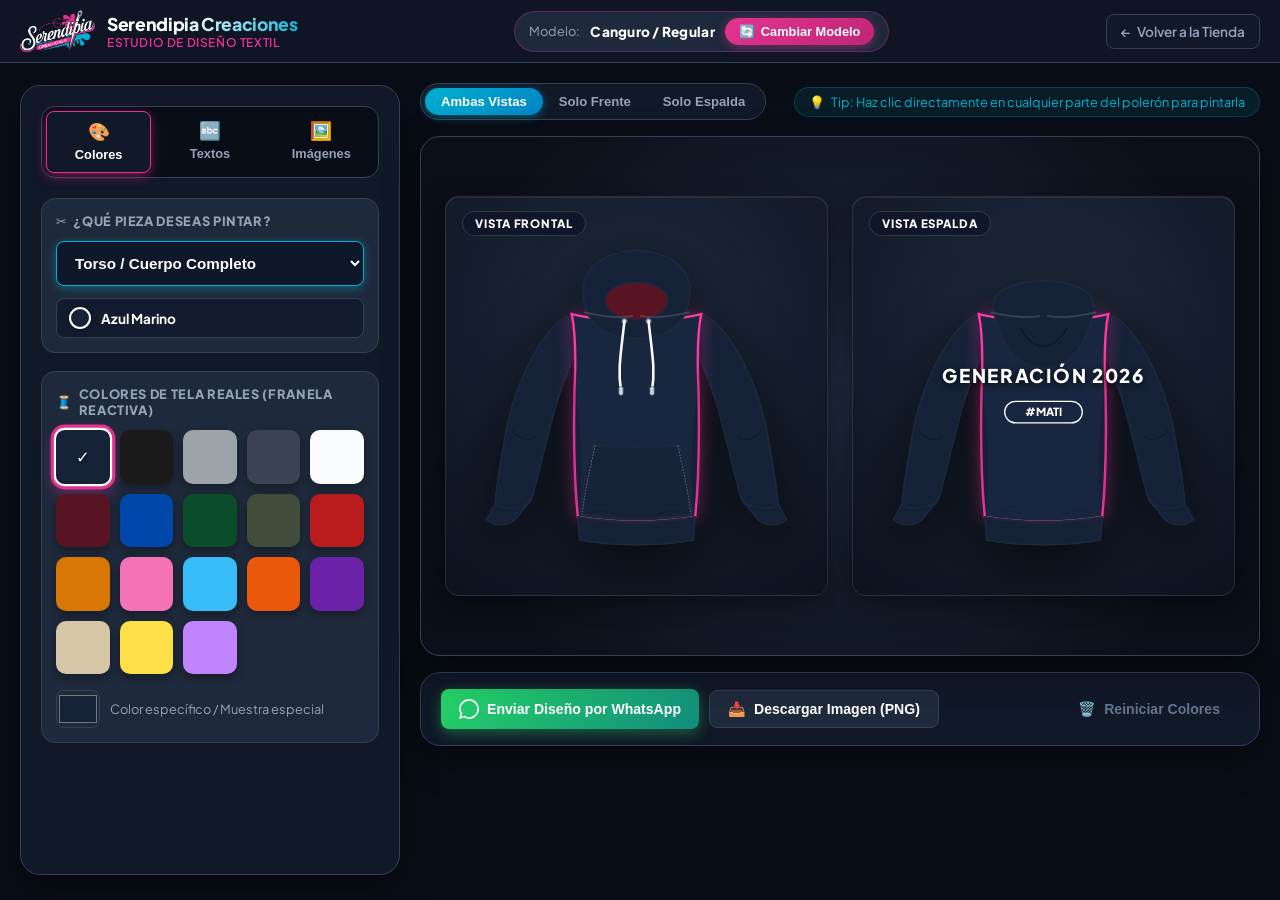
==== personalizador.html @ 9d304482 "Agregar soporte completo para estampados e imagenes en la espalda y pecho con arrastre y redimension" ====
<!DOCTYPE html>
<html lang="es">
<head>
  <meta charset="UTF-8">
  <meta name="viewport" content="width=device-width, initial-scale=1.0">
  <title>Diseña tu Polerón Generacional en Vivo | Serendipia Creaciones Chillán</title>
  
  <meta name="description" content="Personalizador y creador de mockups interactivo para polerones generacionales y escolares en Chile. Elige tu modelo (Americano, Canguro, Zipper, Neck, Polo), combina colores de telas reales, agrega textos bordados y cotiza al instante por WhatsApp.">
  <meta name="keywords" content="personalizador polerones generacionales, mockup poleron generacion, diseñar poleron 4 medio, polerones de curso chillan, confeccion polerones chile, simulador poleron bordado">
  <meta name="author" content="Serendipia Creaciones">

  <!-- Open Graph / Redes Sociales -->
  <meta property="og:type" content="website">
  <meta property="og:url" content="https://www.serendipiacreaciones.cl/personalizador.html">
  <meta property="og:title" content="Diseña tu Polerón Generacional Interactivo | Serendipia Creaciones">
  <meta property="og:description" content="Crea tu mockup 2D en vivo con colores reales de confección, bordados de curso y apodos. Descarga la imagen y cotiza directamente por WhatsApp.">
  <meta property="og:image" content="https://www.serendipiacreaciones.cl/assets/images/logo-serendipia.png">

  <!-- Google Fonts -->
  <link rel="preconnect" href="https://fonts.googleapis.com">
  <link rel="preconnect" href="https://fonts.gstatic.com" crossorigin>
  <link href="https://fonts.googleapis.com/css2?family=Plus+Jakarta+Sans:wght@400;500;600;700;800;900&display=swap" rel="stylesheet">

  <!-- Estilos del Personalizador -->
  <link rel="stylesheet" href="css/personalizador.css">
  <link rel="icon" type="image/png" href="assets/images/logo-serendipia.png">
</head>
<body>

  <!-- =========================================================================
       BARRA SUPERIOR / HEADER
       ========================================================================= -->
  <header class="customizer-header">
    <div class="header-container">
      
      <!-- Marca y Enlace al Inicio -->
      <a href="index.html" class="header-brand" title="Volver a Serendipia Creaciones">
        <img src="assets/images/logo-serendipia.png" alt="Serendipia Creaciones Logo" class="header-logo">
        <div class="header-title-box">
          <span class="header-title">Serendipia Creaciones</span>
          <span class="header-subtitle">Estudio de Diseño Textil</span>
        </div>
      </a>

      <!-- Modelo Actual Seleccionado y Botón Cambiar -->
      <div class="header-center-info">
        <span class="current-model-tag">Modelo:</span>
        <span class="current-model-name" id="currentModelName">Canguro / Regular</span>
        <button type="button" class="btn-change-model" id="btnChangeModel" aria-label="Cambiar modelo de polerón">
          <span>🔄</span>
          <span>Cambiar Modelo</span>
        </button>
      </div>

      <!-- Acciones de Cabecera -->
      <div class="header-actions">
        <a href="index.html" class="btn-back-home">
          <span>←</span>
          <span>Volver a la Tienda</span>
        </a>
      </div>

    </div>
  </header>

  <!-- =========================================================================
       ESPACIO DE TRABAJO (PANEL DE HERRAMIENTAS + LIENZO DE POLERÓN)
       ========================================================================= -->
  <main class="customizer-workspace">
    
    <!-- -----------------------------------------------------------------------
         PANEL LATERAL: HERRAMIENTAS DE EDICIÓN
         ----------------------------------------------------------------------- -->
    <aside class="tools-panel" aria-label="Herramientas de Personalización">
      
      <!-- Pestañas de Navegación de Herramientas -->
      <div class="tool-tabs" role="tablist">
        <button type="button" class="tool-tab-btn active" data-tab="tab-colores" role="tab" aria-selected="true">
          <span class="tab-icon">🎨</span>
          <span>Colores</span>
        </button>
        <button type="button" class="tool-tab-btn" data-tab="tab-textos" role="tab" aria-selected="false">
          <span class="tab-icon">🔤</span>
          <span>Textos</span>
        </button>
        <button type="button" class="tool-tab-btn" data-tab="tab-logos" role="tab" aria-selected="false">
          <span class="tab-icon">🖼️</span>
          <span>Imágenes</span>
        </button>
      </div>

      <!-- TAB 1: ASIGNACIÓN DE COLORES -->
      <div class="tab-pane active" id="tab-colores" role="tabpanel">
        
        <!-- Dropdown ¿Qué vas a pintar? -->
        <div class="section-box">
          <label class="section-label" for="partSelectorDropdown">
            <span>✂️</span>
            <span>¿Qué pieza deseas pintar?</span>
          </label>
          <select id="partSelectorDropdown" class="part-selector-dropdown">
            <!-- Se llena dinámicamente según los cortes del modelo -->
          </select>
          <div class="color-current-indicator">
            <span class="current-color-dot" id="currentColorDot" style="background-color: #162238;"></span>
            <span class="current-color-text" id="currentColorText">Azul Marino</span>
          </div>
        </div>

        <!-- Paleta de Telas Reales Chilenas -->
        <div class="section-box">
          <span class="section-label">
            <span>🧵</span>
            <span>Colores de Tela Reales (Franela Reactiva)</span>
          </span>
          <div class="palette-grid" id="paletteGrid">
            <!-- Se generan dinámicamente las muestras con JS -->
          </div>

          <!-- Color Personalizado / Selector Hex -->
          <div class="custom-hex-box">
            <input type="color" id="inputNativeColor" class="input-color-native" value="#162238" title="Seleccionar color libre">
            <label for="inputNativeColor" class="input-color-label">Color específico / Muestra especial</label>
          </div>
        </div>

      </div>

      <!-- TAB 2: TEXTOS Y APODOS (BORDADOS) -->
      <div class="tab-pane" id="tab-textos" role="tabpanel">
        
        <!-- Texto y Apodo -->
        <div class="section-box">
          <span class="section-label">
            <span>🎓</span>
            <span>Bordado de Generación o Curso</span>
          </span>
          <div class="form-group">
            <label class="form-label" for="inputTextContent">Texto Principal (ej. Curso o Generación)</label>
            <input type="text" id="inputTextContent" class="text-input-field" value="GENERACIÓN 2026" placeholder="Ej. 4° MEDIO 2026">
          </div>
          <div class="form-group">
            <label class="form-label" for="inputNicknameContent">Apodo Individual del Alumno</label>
            <input type="text" id="inputNicknameContent" class="text-input-field" value="#MATI" placeholder="Ej. #CAMI">
          </div>
        </div>

        <!-- Controles de Ubicación y Movimiento -->
        <div class="section-box">
          <span class="section-label">
            <span>📍</span>
            <span>Ubicación y Posición</span>
          </span>

          <div class="form-group">
            <label class="form-label">¿En qué vista deseas colocar el texto?</label>
            <div class="view-target-selector">
              <button type="button" class="view-target-btn active" data-target="espalda" id="btnTargetEspalda">Espalda</button>
              <button type="button" class="view-target-btn" data-target="frente" id="btnTargetFrente">Frente / Pecho</button>
            </div>
          </div>

          <div class="form-group">
            <label class="form-label">Posiciones Rápidas</label>
            <div class="position-selector-grid">
              <button type="button" class="pos-btn" data-y="130" id="btnPosArriba">Arriba</button>
              <button type="button" class="pos-btn active" data-y="170" id="btnPosCentro">Centro</button>
              <button type="button" class="pos-btn" data-y="240" id="btnPosAbajo">Abajo</button>
              <button type="button" class="pos-btn" data-x="150" data-y="145" id="btnPosPechoIzq">Pecho Izq</button>
            </div>
          </div>

          <div class="form-group">
            <div style="display:flex; justify-content:space-between; align-items:center;">
              <label class="form-label">Ajustar Posición</label>
              <span style="font-size: 0.72rem; color: #00b0d0;">💡 O arrastra directo en el polerón</span>
            </div>
            <div class="dpad-controls">
              <button type="button" class="btn-dpad" id="btnMoveUp" title="Subir texto">⬆️</button>
              <div class="dpad-row">
                <button type="button" class="btn-dpad" id="btnMoveLeft" title="Mover izquierda">⬅️</button>
                <button type="button" class="btn-dpad" id="btnMoveCenter" title="Centrar">🎯</button>
                <button type="button" class="btn-dpad" id="btnMoveRight" title="Mover derecha">➡️</button>
              </div>
              <button type="button" class="btn-dpad" id="btnMoveDown" title="Bajar texto">⬇️</button>
            </div>
          </div>
        </div>

        <!-- Controles de Tamaño de Letra -->
        <div class="section-box">
          <span class="section-label">
            <span>📏</span>
            <span>Tamaño de Letras</span>
          </span>

          <div class="form-group">
            <div style="display: flex; justify-content: space-between; align-items: center;">
              <label class="form-label" for="sliderTextSize">Tamaño Texto Principal</label>
              <span id="labelValTextSize" class="size-badge">22px</span>
            </div>
            <div class="size-control-row">
              <button type="button" class="btn-step-size" id="btnTextSizeDown" aria-label="Reducir tamaño">−</button>
              <input type="range" id="sliderTextSize" min="10" max="44" value="22" class="range-slider">
              <button type="button" class="btn-step-size" id="btnTextSizeUp" aria-label="Aumentar tamaño">+</button>
            </div>
          </div>

          <div class="form-group" style="margin-top: 8px;">
            <div style="display: flex; justify-content: space-between; align-items: center;">
              <label class="form-label" for="sliderNickSize">Tamaño del Apodo</label>
              <span id="labelValNickSize" class="size-badge">13px</span>
            </div>
            <div class="size-control-row">
              <button type="button" class="btn-step-size" id="btnNickSizeDown" aria-label="Reducir apodo">−</button>
              <input type="range" id="sliderNickSize" min="8" max="28" value="13" class="range-slider">
              <button type="button" class="btn-step-size" id="btnNickSizeUp" aria-label="Aumentar apodo">+</button>
            </div>
          </div>
        </div>

        <!-- Tipografía y Color -->
        <div class="section-box">
          <span class="section-label">
            <span>✍️</span>
            <span>Tipografía y Color del Hilo</span>
          </span>
          <div class="font-selector-grid">
            <button type="button" class="font-option-btn active" data-font="'Plus Jakarta Sans', sans-serif" style="font-weight: 900;">
              Varsity / Deportiva
            </button>
            <button type="button" class="font-option-btn" data-font="'Impact', sans-serif" style="font-weight: 700;">
              Impact Bold
            </button>
            <button type="button" class="font-option-btn" data-font="'Courier New', monospace" style="font-weight: bold;">
              Monospace Retro
            </button>
            <button type="button" class="font-option-btn" data-font="'Georgia', serif" style="font-style: italic;">
              Elegante Serif
            </button>
          </div>

          <div class="form-group" style="margin-top: 10px;">
            <label class="form-label" for="inputTextColor">Color del Hilo de Bordado</label>
            <input type="color" id="inputTextColor" class="input-color-native" value="#ffffff" style="width: 100%;">
          </div>
        </div>

      </div>

      <!-- TAB 3: IMÁGENES / ESTAMPADOS Y LOGOS -->
      <div class="tab-pane" id="tab-logos" role="tabpanel">
        
        <!-- SECCIÓN 1: ESTAMPADO / IMAGEN DE ESPALDA -->
        <div class="section-box">
          <span class="section-label">
            <span>🎨</span>
            <span>Estampado / Imagen de Espalda</span>
          </span>
          <p style="font-size: 0.76rem; color: #94a3b8; margin: 4px 0 10px 0;">
            Ilustración de curso, caricatura, árbol de huellas o logo trasero.
          </p>

          <input type="file" id="backImageFileInput" accept="image/png, image/jpeg, image/svg+xml, image/webp" style="display: none;">
          
          <div class="upload-dropzone" id="uploadDropzoneBack">
            <span class="upload-icon">📤</span>
            <span class="upload-text">Subir imagen para la espalda</span>
            <span class="upload-hint">PNG o JPG con fondo transparente recomendado</span>
          </div>

          <div class="logo-preview-box" id="backImagePreviewBox" style="display: none;">
            <img src="" alt="Previsualización Imagen Espalda" class="logo-thumb" id="backImageThumb">
            <div style="flex: 1; margin-left: 10px;">
              <div style="font-size: 0.85rem; font-weight: 700;">Estampado en Espalda</div>
              <div style="font-size: 0.72rem; color: var(--brand-cyan);">Arrastrable en el polerón</div>
            </div>
            <button type="button" class="btn-remove-logo" id="btnRemoveBackImage">Quitar</button>
          </div>

          <!-- Controles de tamaño y posición de imagen espalda -->
          <div class="form-group" id="groupBackImageControls" style="display: none; margin-top: 14px;">
            <div style="display: flex; justify-content: space-between; align-items: center; margin-bottom: 4px;">
              <label class="form-label" for="sliderBackImageSize">Tamaño del Estampado</label>
              <span id="labelValBackImageSize" class="size-badge">95px</span>
            </div>
            <div class="size-control-row">
              <button type="button" class="btn-step-size" id="btnBackImageSizeDown" aria-label="Reducir estampado">−</button>
              <input type="range" id="sliderBackImageSize" min="40" max="220" value="95" class="range-slider">
              <button type="button" class="btn-step-size" id="btnBackImageSizeUp" aria-label="Aumentar estampado">+</button>
            </div>

            <!-- Posiciones rápidas espalda -->
            <label class="form-label" style="margin-top: 10px; display: block;">Posición Rápida</label>
            <div class="position-selector-grid" style="grid-template-columns: repeat(3, 1fr);">
              <button type="button" class="pos-btn" id="btnBackImgPosUp">Arriba</button>
              <button type="button" class="pos-btn active" id="btnBackImgPosCenter">Centro</button>
              <button type="button" class="pos-btn" id="btnBackImgPosDown">Abajo</button>
            </div>
            <div style="font-size: 0.73rem; color: var(--brand-cyan); margin-top: 8px; text-align: center;">
              👆 Tip: También puedes arrastrar la imagen directamente con el mouse o dedo
            </div>
          </div>
        </div>

        <!-- SECCIÓN 2: INSIGNIA DELANTERA (PECHO) -->
        <div class="section-box">
          <span class="section-label">
            <span>🏫</span>
            <span>Insignia Frontal (Pecho)</span>
          </span>
          <p style="font-size: 0.76rem; color: #94a3b8; margin: 4px 0 10px 0;">
            Escudo bordado de colegio, club o empresa.
          </p>

          <input type="file" id="logoFileInput" accept="image/png, image/jpeg, image/svg+xml, image/webp" style="display: none;">
          
          <div class="upload-dropzone" id="uploadDropzone">
            <span class="upload-icon">📤</span>
            <span class="upload-text">Subir insignia delantera</span>
            <span class="upload-hint">PNG o JPG para bordado en el pecho</span>
          </div>

          <div class="logo-preview-box" id="logoPreviewBox" style="display: none;">
            <img src="" alt="Previsualización Insignia" class="logo-thumb" id="logoThumb">
            <div style="flex: 1; margin-left: 10px;">
              <div style="font-size: 0.85rem; font-weight: 700;">Insignia cargada</div>
              <div style="font-size: 0.72rem; color: #94a3b8;">Ubicada en el pecho</div>
            </div>
            <button type="button" class="btn-remove-logo" id="btnRemoveLogo">Quitar</button>
          </div>

          <!-- Controles de tamaño de insignia frontal -->
          <div class="form-group" id="groupFrontLogoControls" style="display: none; margin-top: 14px;">
            <div style="display: flex; justify-content: space-between; align-items: center; margin-bottom: 4px;">
              <label class="form-label" for="sliderFrontLogoSize">Tamaño de Insignia</label>
              <span id="labelValFrontLogoSize" class="size-badge">38px</span>
            </div>
            <div class="size-control-row">
              <button type="button" class="btn-step-size" id="btnFrontLogoSizeDown" aria-label="Reducir insignia">−</button>
              <input type="range" id="sliderFrontLogoSize" min="20" max="80" value="38" class="range-slider">
              <button type="button" class="btn-step-size" id="btnFrontLogoSizeUp" aria-label="Aumentar insignia">+</button>
            </div>

            <!-- Posiciones rápidas insignia -->
            <label class="form-label" style="margin-top: 10px; display: block;">Posición Rápida</label>
            <div class="position-selector-grid" style="grid-template-columns: repeat(3, 1fr);">
              <button type="button" class="pos-btn active" id="btnFrontLogoPosLeft">Pecho Izq.</button>
              <button type="button" class="pos-btn" id="btnFrontLogoPosCenter">Centro</button>
              <button type="button" class="pos-btn" id="btnFrontLogoPosRight">Pecho Der.</button>
            </div>
          </div>
        </div>

      </div>

    </aside>

    <!-- -----------------------------------------------------------------------
         ÁREA PRINCIPAL: LIENZO DE POLERÓN (FRENTE Y ESPALDA)
         ----------------------------------------------------------------------- -->
    <section class="mockup-stage-area">
      
      <!-- Barra Superior del Lienzo -->
      <div class="stage-top-bar">
        <!-- Alternador en dispositivos móviles -->
        <div class="view-toggle-pills">
          <button type="button" class="view-pill-btn active" data-view="ambos">Ambas Vistas</button>
          <button type="button" class="view-pill-btn" data-view="frente">Solo Frente</button>
          <button type="button" class="view-pill-btn" data-view="espalda">Solo Espalda</button>
        </div>

        <div class="interactive-hint">
          <span>💡</span>
          <span>Tip: Haz clic directamente en cualquier parte del polerón para pintarla</span>
        </div>
      </div>

      <!-- Contenedor del Lienzo SVG -->
      <div class="mockup-canvas-wrapper" id="mockupCanvasWrapper">
        <div class="sweatshirt-dual-view">
          
          <!-- Vista Frente -->
          <div class="view-card" id="viewCardFront">
            <span class="view-card-badge">Vista Frontal</span>
            <div id="frontSvgContainer" style="width: 100%; display: flex; justify-content: center;">
              <!-- Se inyecta el SVG interactivo mediante JS -->
            </div>
          </div>

          <!-- Vista Espalda -->
          <div class="view-card" id="viewCardBack">
            <span class="view-card-badge">Vista Espalda</span>
            <div id="backSvgContainer" style="width: 100%; display: flex; justify-content: center;">
              <!-- Se inyecta el SVG interactivo mediante JS -->
            </div>
          </div>

        </div>
      </div>

      <!-- Barra Inferior de Acciones Principales -->
      <div class="stage-action-bar">
        <div class="action-buttons-group">
          <!-- Botón de Cotización por WhatsApp con Desglose -->
          <button type="button" class="btn-action btn-whatsapp-quote" id="btnWhatsAppQuote">
            <svg viewBox="0 0 24 24" width="20" height="20" fill="currentColor">
              <path d="M.057 24l1.687-6.163c-1.041-1.804-1.588-3.849-1.587-5.946.003-6.556 5.338-11.891 11.893-11.891 3.181.001 6.167 1.24 8.413 3.488 2.245 2.248 3.481 5.236 3.48 8.414-.003 6.557-5.338 11.892-11.893 11.892-1.99-.001-3.951-.5-5.688-1.448l-6.305 1.654zm6.597-3.807c1.676.995 3.276 1.591 5.392 1.592 5.448 0 9.886-4.434 9.889-9.885.002-5.462-4.415-9.89-9.881-9.892-5.452 0-9.887 4.434-9.889 9.884-.001 2.225.651 3.891 1.746 5.634l-.999 3.648 3.742-.981z"/>
            </svg>
            <span>Enviar Diseño por WhatsApp</span>
          </button>

          <!-- Descargar Mockup en PNG -->
          <button type="button" class="btn-action btn-download-png" id="btnDownloadPng">
            <span>📥</span>
            <span>Descargar Imagen (PNG)</span>
          </button>
        </div>

        <div>
          <!-- Reiniciar Colores -->
          <button type="button" class="btn-action btn-reset-all" id="btnResetAll">
            <span>🗑️</span>
            <span>Reiniciar Colores</span>
          </button>
        </div>
      </div>

    </section>

  </main>

  <!-- =========================================================================
       MODAL DE SELECCIÓN DE MODELOS Y CORTES
       ========================================================================= -->
  <div class="model-picker-modal" id="modelPickerModal" role="dialog" aria-modal="true" aria-labelledby="modalTitle">
    <div class="modal-dialog">
      
      <!-- Cabecera del Modal -->
      <div class="modal-header">
        <div class="modal-title-box">
          <h3 id="modalTitle">Elige tu Modelo de Polerón</h3>
          <p>Selecciona una categoría y el corte que deseas personalizar</p>
        </div>
        <button type="button" class="btn-close-modal" id="btnCloseModal" aria-label="Cerrar ventana">✕</button>
      </div>

      <!-- Categorías de Modelos (Pestañas Superiores) -->
      <nav class="modal-categories-nav" id="modalCategoriesNav">
        <!-- Generado dinámicamente con JS (Americano, Canguro, Neck, Polo, Zipper) -->
      </nav>

      <!-- Grilla de Cortes y Submodelos -->
      <div class="modal-body-submodels">
        <div class="submodels-grid" id="submodelsGrid">
          <!-- Generado dinámicamente con JS -->
        </div>
      </div>

    </div>
  </div>

  <!-- Notificación Toast Flotante -->
  <div class="toast-notice" id="toastNotice" role="status" aria-live="polite">
    <span>✨</span>
    <span id="toastMessage">Acción completada</span>
  </div>

  <!-- Motor Interactivo JavaScript -->
  <script src="js/personalizador.js"></script>

</body>
</html>
---- css/personalizador.css ----
/* ==========================================================================
   PERSONALIZADOR INTERACTIVO DE POLERONES - SERENDIPIA CREACIONES
   Estilos modernos, oscuros y optimizados para celulares y escritorios.
   ========================================================================== */

:root {
  --brand-magenta: #e33391;
  --brand-magenta-glow: rgba(227, 51, 145, 0.45);
  --brand-cyan: #00b0d0;
  --brand-cyan-glow: rgba(0, 176, 208, 0.45);
  --bg-dark: #090d16;
  --bg-card: #111827;
  --bg-card-hover: #1f2937;
  --bg-input: #1e293b;
  --border-subtle: #334155;
  --border-active: #e33391;
  --text-primary: #f8fafc;
  --text-secondary: #94a3b8;
  --text-muted: #64748b;
  --color-wa: #25d366;
  --radius-sm: 8px;
  --radius-md: 14px;
  --radius-lg: 20px;
  --shadow-main: 0 12px 36px rgba(0, 0, 0, 0.4);
}

*, *::before, *::after {
  box-sizing: border-box;
  margin: 0;
  padding: 0;
}

body {
  font-family: 'Plus Jakarta Sans', system-ui, -apple-system, BlinkMacSystemFont, 'Segoe UI', Roboto, sans-serif;
  background-color: var(--bg-dark);
  color: var(--text-primary);
  min-height: 100vh;
  display: flex;
  flex-direction: column;
  overflow-x: hidden;
  -webkit-font-smoothing: antialiased;
}

/* ==========================================================================
   HEADER / NAVBAR DEL PERSONALIZADOR
   ========================================================================== */
.customizer-header {
  background: rgba(17, 24, 39, 0.85);
  backdrop-filter: blur(12px);
  border-bottom: 1px solid var(--border-subtle);
  position: sticky;
  top: 0;
  z-index: 100;
  padding: 10px 20px;
}

.header-container {
  max-width: 1600px;
  margin: 0 auto;
  display: flex;
  align-items: center;
  justify-content: space-between;
  gap: 16px;
}

.header-brand {
  display: flex;
  align-items: center;
  gap: 12px;
  text-decoration: none;
}

.header-logo {
  height: 42px;
  width: auto;
  object-fit: contain;
}

.header-title-box {
  display: flex;
  flex-direction: column;
}

.header-title {
  font-size: 1.1rem;
  font-weight: 800;
  letter-spacing: -0.02em;
  background: linear-gradient(135deg, #ffffff 40%, var(--brand-cyan) 100%);
  -webkit-background-clip: text;
  -webkit-text-fill-color: transparent;
}

.header-subtitle {
  font-size: 0.75rem;
  color: var(--brand-magenta);
  font-weight: 600;
  letter-spacing: 0.05em;
  text-transform: uppercase;
}

.header-center-info {
  display: flex;
  align-items: center;
  gap: 10px;
  background: var(--bg-input);
  padding: 6px 14px;
  border-radius: 999px;
  border: 1px solid rgba(227, 51, 145, 0.3);
}

.current-model-tag {
  font-size: 0.8rem;
  color: var(--text-secondary);
}

.current-model-name {
  font-size: 0.85rem;
  font-weight: 800;
  color: #ffffff;
  letter-spacing: 0.02em;
}

.btn-change-model {
  background: linear-gradient(135deg, var(--brand-magenta), #c02675);
  color: #ffffff;
  border: none;
  padding: 6px 14px;
  border-radius: 999px;
  font-size: 0.8rem;
  font-weight: 700;
  cursor: pointer;
  display: flex;
  align-items: center;
  gap: 6px;
  transition: all 0.2s ease;
  box-shadow: 0 2px 10px var(--brand-magenta-glow);
}

.btn-change-model:hover {
  transform: translateY(-1px);
  filter: brightness(1.1);
}

.header-actions {
  display: flex;
  align-items: center;
  gap: 12px;
}

.btn-back-home {
  color: var(--text-secondary);
  text-decoration: none;
  font-size: 0.85rem;
  font-weight: 600;
  display: flex;
  align-items: center;
  gap: 6px;
  padding: 8px 14px;
  border-radius: var(--radius-sm);
  background: var(--bg-card);
  border: 1px solid var(--border-subtle);
  transition: all 0.2s ease;
}

.btn-back-home:hover {
  color: #ffffff;
  border-color: var(--brand-cyan);
}

/* ==========================================================================
   LAYOUT PRINCIPAL DEL PERSONALIZADOR
   ========================================================================== */
.customizer-workspace {
  flex: 1;
  display: grid;
  grid-template-columns: 380px 1fr;
  max-width: 1700px;
  width: 100%;
  margin: 0 auto;
  gap: 20px;
  padding: 20px;
  position: relative;
}

@media (max-width: 1080px) {
  .customizer-workspace {
    grid-template-columns: 1fr;
    padding: 12px;
    gap: 16px;
  }
}

/* ==========================================================================
   PANEL LATERAL IZQUIERDO (HERRAMIENTAS DE EDICIÓN)
   ========================================================================== */
.tools-panel {
  background: var(--bg-card);
  border: 1px solid var(--border-subtle);
  border-radius: var(--radius-lg);
  padding: 20px;
  display: flex;
  flex-direction: column;
  gap: 20px;
  max-height: calc(100vh - 110px);
  overflow-y: auto;
  position: sticky;
  top: 85px;
  box-shadow: var(--shadow-main);
}

@media (max-width: 1080px) {
  .tools-panel {
    max-height: none;
    position: static;
  }
}

/* Pestañas de herramientas (Colores, Texto, Logo) */
.tool-tabs {
  display: grid;
  grid-template-columns: repeat(3, 1fr);
  gap: 6px;
  background: var(--bg-dark);
  padding: 4px;
  border-radius: var(--radius-md);
  border: 1px solid var(--border-subtle);
}

.tool-tab-btn {
  background: transparent;
  color: var(--text-secondary);
  border: none;
  padding: 10px 8px;
  border-radius: var(--radius-sm);
  font-size: 0.8rem;
  font-weight: 700;
  cursor: pointer;
  display: flex;
  flex-direction: column;
  align-items: center;
  gap: 4px;
  transition: all 0.2s ease;
}

.tool-tab-btn span.tab-icon {
  font-size: 1.1rem;
}

.tool-tab-btn.active {
  background: var(--bg-card);
  color: #ffffff;
  border: 1px solid var(--brand-magenta);
  box-shadow: 0 4px 12px var(--brand-magenta-glow);
}

.tab-pane {
  display: none;
  flex-direction: column;
  gap: 18px;
}

.tab-pane.active {
  display: flex;
}

/* ==========================================================================
   TAB 1: PALETA Y ASIGNACIÓN DE COLORES
   ========================================================================== */
.section-box {
  background: var(--bg-input);
  border: 1px solid var(--border-subtle);
  border-radius: var(--radius-md);
  padding: 14px;
  display: flex;
  flex-direction: column;
  gap: 12px;
}

.section-label {
  font-size: 0.8rem;
  font-weight: 800;
  color: var(--text-secondary);
  text-transform: uppercase;
  letter-spacing: 0.05em;
  display: flex;
  align-items: center;
  gap: 6px;
}

.part-selector-dropdown {
  width: 100%;
  padding: 12px 14px;
  background: #0f172a;
  border: 1px solid var(--brand-cyan);
  border-radius: var(--radius-sm);
  color: #ffffff;
  font-size: 0.95rem;
  font-weight: 700;
  outline: none;
  cursor: pointer;
  box-shadow: 0 2px 10px var(--brand-cyan-glow);
  transition: border-color 0.2s;
}

.color-current-indicator {
  display: flex;
  align-items: center;
  gap: 10px;
  background: rgba(15, 23, 42, 0.7);
  padding: 8px 12px;
  border-radius: var(--radius-sm);
  border: 1px solid var(--border-subtle);
}

.current-color-dot {
  width: 22px;
  height: 22px;
  border-radius: 50%;
  border: 2px solid #ffffff;
  box-shadow: 0 0 6px rgba(0, 0, 0, 0.5);
  flex-shrink: 0;
}

.current-color-text {
  font-size: 0.85rem;
  font-weight: 700;
  color: #ffffff;
}

/* Cuadrícula de muestras de color */
.palette-grid {
  display: grid;
  grid-template-columns: repeat(5, 1fr);
  gap: 10px;
}

.color-swatch {
  aspect-ratio: 1;
  border-radius: 10px;
  cursor: pointer;
  border: 2px solid transparent;
  transition: all 0.18s ease;
  position: relative;
  box-shadow: 0 4px 8px rgba(0,0,0,0.3);
}

.color-swatch:hover {
  transform: translateY(-2px) scale(1.08);
  border-color: #ffffff;
  z-index: 2;
}

.color-swatch.active {
  border-color: #ffffff;
  box-shadow: 0 0 0 3px var(--brand-magenta), 0 6px 14px var(--brand-magenta-glow);
  transform: scale(1.08);
}

.color-swatch.active::after {
  content: '✓';
  position: absolute;
  inset: 0;
  display: flex;
  align-items: center;
  justify-content: center;
  color: #ffffff;
  font-size: 0.95rem;
  font-weight: 900;
  text-shadow: 0 1px 3px rgba(0,0,0,0.8);
}

/* Input de color personalizado */
.custom-hex-box {
  display: flex;
  align-items: center;
  gap: 10px;
  margin-top: 4px;
}

.input-color-native {
  width: 44px;
  height: 38px;
  padding: 0;
  border: 1px solid var(--border-subtle);
  border-radius: var(--radius-sm);
  background: transparent;
  cursor: pointer;
}

.input-color-label {
  font-size: 0.8rem;
  color: var(--text-secondary);
}

/* ==========================================================================
   TAB 2: AGREGAR TEXTO / ESTAMPADO / BORDADO
   ========================================================================== */
.form-group {
  display: flex;
  flex-direction: column;
  gap: 6px;
}

.form-label {
  font-size: 0.75rem;
  font-weight: 700;
  color: var(--text-secondary);
  text-transform: uppercase;
}

.text-input-field {
  width: 100%;
  padding: 10px 14px;
  background: #0f172a;
  border: 1px solid var(--border-subtle);
  border-radius: var(--radius-sm);
  color: #ffffff;
  font-size: 0.9rem;
  outline: none;
  transition: border-color 0.2s;
}

.text-input-field:focus {
  border-color: var(--brand-cyan);
}

.font-selector-grid {
  display: grid;
  grid-template-columns: 1fr 1fr;
  gap: 8px;
}

.font-option-btn {
  padding: 8px;
  background: #0f172a;
  border: 1px solid var(--border-subtle);
  border-radius: var(--radius-sm);
  color: var(--text-secondary);
  font-size: 0.8rem;
  cursor: pointer;
  text-align: center;
  transition: all 0.2s;
}

.font-option-btn.active {
  border-color: var(--brand-magenta);
  color: #ffffff;
  background: rgba(227, 51, 145, 0.15);
}

/* Controles de Vista de Texto */
.view-target-selector {
  display: grid;
  grid-template-columns: 1fr 1fr;
  gap: 8px;
}

.view-target-btn {
  padding: 8px 10px;
  background: #0f172a;
  border: 1px solid var(--border-subtle);
  border-radius: var(--radius-sm);
  color: var(--text-secondary);
  font-size: 0.8rem;
  font-weight: 700;
  cursor: pointer;
  transition: all 0.2s;
}

.view-target-btn.active {
  border-color: var(--brand-cyan);
  color: #ffffff;
  background: rgba(0, 176, 208, 0.2);
  box-shadow: 0 0 10px var(--brand-cyan-glow);
}

/* Control deslizante de tamaño de letra */
.size-badge {
  font-size: 0.75rem;
  font-weight: 800;
  color: var(--brand-cyan);
  background: rgba(0, 176, 208, 0.15);
  padding: 2px 8px;
  border-radius: 999px;
  border: 1px solid rgba(0, 176, 208, 0.3);
}

.size-control-row {
  display: flex;
  align-items: center;
  gap: 10px;
}

.btn-step-size {
  width: 34px;
  height: 34px;
  display: flex;
  align-items: center;
  justify-content: center;
  background: #0f172a;
  border: 1px solid var(--border-subtle);
  border-radius: var(--radius-sm);
  color: #ffffff;
  font-size: 1.1rem;
  font-weight: 800;
  cursor: pointer;
  transition: all 0.15s;
}

.btn-step-size:hover {
  border-color: var(--brand-magenta);
  color: var(--brand-magenta);
}

.range-slider {
  flex: 1;
  height: 6px;
  border-radius: 3px;
  background: #1e293b;
  outline: none;
  -webkit-appearance: none;
  cursor: pointer;
}

.range-slider::-webkit-slider-thumb {
  -webkit-appearance: none;
  width: 18px;
  height: 18px;
  border-radius: 50%;
  background: var(--brand-magenta);
  box-shadow: 0 0 8px var(--brand-magenta-glow);
  cursor: pointer;
  border: 2px solid #ffffff;
}

.position-selector-grid {
  display: grid;
  grid-template-columns: repeat(4, 1fr);
  gap: 6px;
}

.pos-btn {
  padding: 8px 6px;
  background: #0f172a;
  border: 1px solid var(--border-subtle);
  border-radius: var(--radius-sm);
  color: var(--text-secondary);
  font-size: 0.75rem;
  font-weight: 700;
  cursor: pointer;
  text-align: center;
  transition: all 0.2s;
}

.pos-btn:hover {
  border-color: var(--brand-cyan);
  color: #ffffff;
}

.pos-btn.active {
  border-color: var(--brand-cyan);
  color: #ffffff;
  background: rgba(0, 176, 208, 0.15);
}

/* Teclado direccional D-Pad */
.dpad-controls {
  display: flex;
  flex-direction: column;
  align-items: center;
  gap: 6px;
  background: rgba(15, 23, 42, 0.6);
  padding: 10px;
  border-radius: var(--radius-sm);
  border: 1px solid var(--border-subtle);
}

.dpad-row {
  display: flex;
  align-items: center;
  gap: 6px;
}

.btn-dpad {
  width: 38px;
  height: 34px;
  background: #0f172a;
  border: 1px solid var(--border-subtle);
  border-radius: var(--radius-sm);
  color: #ffffff;
  font-size: 0.85rem;
  cursor: pointer;
  display: flex;
  align-items: center;
  justify-content: center;
  transition: all 0.15s;
}

.btn-dpad:hover {
  border-color: var(--brand-cyan);
  background: #1e293b;
  transform: scale(1.05);
}

/* Capas arrastrables directamente sobre el SVG */
.draggable-text-group, .draggable-logo-group {
  cursor: grab;
  user-select: none;
  -webkit-user-select: none;
}

.draggable-text-group:hover, .draggable-logo-group:hover {
  filter: drop-shadow(0 0 6px var(--brand-cyan));
}

.draggable-text-group:hover .drag-handle-box,
.draggable-logo-group:hover .drag-handle-box {
  stroke: var(--brand-cyan);
  stroke-dasharray: 4 3;
  stroke-width: 1.5;
  opacity: 1;
}

.drag-handle-box {
  fill: none;
  stroke: transparent;
  opacity: 0;
  transition: opacity 0.2s;
}

/* ==========================================================================
   TAB 3: SUBIR LOGO / INSIGNIA
   ========================================================================== */
.upload-dropzone {
  border: 2px dashed var(--border-subtle);
  border-radius: var(--radius-md);
  padding: 24px 14px;
  text-align: center;
  background: rgba(15, 23, 42, 0.5);
  cursor: pointer;
  transition: all 0.2s;
  display: flex;
  flex-direction: column;
  align-items: center;
  gap: 8px;
}

.upload-dropzone:hover {
  border-color: var(--brand-cyan);
  background: rgba(0, 176, 208, 0.05);
}

.upload-icon {
  font-size: 1.8rem;
}

.upload-text {
  font-size: 0.85rem;
  color: var(--text-primary);
  font-weight: 600;
}

.upload-hint {
  font-size: 0.72rem;
  color: var(--text-muted);
}

.logo-preview-box {
  display: flex;
  align-items: center;
  justify-content: space-between;
  padding: 10px;
  background: var(--bg-input);
  border-radius: var(--radius-sm);
  border: 1px solid var(--border-subtle);
}

.logo-thumb {
  width: 44px;
  height: 44px;
  object-fit: contain;
  border-radius: 4px;
  background: #ffffff;
}

.btn-remove-logo {
  background: transparent;
  border: none;
  color: #ef4444;
  cursor: pointer;
  font-size: 0.8rem;
  font-weight: 700;
}

/* ==========================================================================
   ÁREA CENTRAL DE VISUALIZACIÓN (CANVAS MOCKUP FRENTE & ESPALDA)
   ========================================================================== */
.mockup-stage-area {
  display: flex;
  flex-direction: column;
  gap: 16px;
}

.stage-top-bar {
  display: flex;
  align-items: center;
  justify-content: space-between;
  gap: 12px;
  flex-wrap: wrap;
}

.view-toggle-pills {
  display: flex;
  background: var(--bg-card);
  padding: 4px;
  border-radius: 999px;
  border: 1px solid var(--border-subtle);
}

.view-pill-btn {
  padding: 6px 16px;
  border-radius: 999px;
  background: transparent;
  border: none;
  color: var(--text-secondary);
  font-size: 0.82rem;
  font-weight: 700;
  cursor: pointer;
  transition: all 0.2s;
}

.view-pill-btn.active {
  background: linear-gradient(135deg, var(--brand-cyan), #0284c7);
  color: #ffffff;
  box-shadow: 0 2px 8px var(--brand-cyan-glow);
}

.interactive-hint {
  font-size: 0.8rem;
  color: var(--brand-cyan);
  display: flex;
  align-items: center;
  gap: 6px;
  background: rgba(0, 176, 208, 0.1);
  padding: 6px 14px;
  border-radius: 999px;
  border: 1px solid rgba(0, 176, 208, 0.25);
}

/* Contenedor del lienzo de polerón */
.mockup-canvas-wrapper {
  background: radial-gradient(circle at center, #1e293b 0%, #0b0f19 80%);
  border: 1px solid var(--border-subtle);
  border-radius: var(--radius-lg);
  padding: 24px;
  min-height: 520px;
  display: flex;
  align-items: center;
  justify-content: center;
  position: relative;
  box-shadow: var(--shadow-main);
}

.sweatshirt-dual-view {
  display: grid;
  grid-template-columns: 1fr 1fr;
  gap: 24px;
  width: 100%;
  max-width: 1050px;
  align-items: center;
  transition: max-width 0.3s ease;
}

/* Modos de vista única (Frente o Espalda ampliados y centrados) */
.sweatshirt-dual-view.single-view {
  grid-template-columns: 1fr;
  max-width: 580px;
}

.sweatshirt-dual-view .view-card.view-hidden {
  display: none !important;
}

@media (max-width: 768px) {
  .sweatshirt-dual-view {
    grid-template-columns: 1fr;
  }
}

.view-card {
  background: radial-gradient(circle at 50% 30%, #1e293b 0%, #0d131f 100%);
  border: 1px solid rgba(255, 255, 255, 0.1);
  border-radius: var(--radius-md);
  padding: 18px;
  display: flex;
  flex-direction: column;
  align-items: center;
  position: relative;
  transition: all 0.25s ease;
  box-shadow: inset 0 1px 0 rgba(255, 255, 255, 0.08), 0 8px 24px rgba(0, 0, 0, 0.4);
}

.view-card:hover {
  border-color: rgba(0, 176, 208, 0.4);
}

.view-card-badge {
  position: absolute;
  top: 14px;
  left: 16px;
  font-size: 0.72rem;
  font-weight: 800;
  letter-spacing: 0.08em;
  text-transform: uppercase;
  color: #ffffff;
  background: rgba(15, 23, 42, 0.85);
  backdrop-filter: blur(4px);
  padding: 4px 12px;
  border-radius: 999px;
  border: 1px solid rgba(255, 255, 255, 0.15);
}

/* SVG INTERACTIVO */
.hoodie-svg {
  width: 100%;
  max-width: 440px;
  height: auto;
  aspect-ratio: 1 / 1.05;
  filter: drop-shadow(0 18px 28px rgba(0, 0, 0, 0.6));
}

/* Piezas coloreables con hover interactivo */
.hoodie-part {
  cursor: pointer;
  transition: filter 0.15s ease, stroke-width 0.15s ease;
}

.hoodie-part:hover {
  filter: brightness(1.15) drop-shadow(0 0 8px var(--brand-cyan));
  stroke: var(--brand-cyan) !important;
  stroke-width: 2.2px !important;
}

.hoodie-part.active-selected-part {
  stroke: var(--brand-magenta) !important;
  stroke-width: 2.8px !important;
  filter: brightness(1.12) drop-shadow(0 0 10px var(--brand-magenta-glow));
}

/* ==========================================================================
   BARRA DE ACCIONES INFERIORES (WHATSAPP, DESCARGAR, CAMBIAR MODELO)
   ========================================================================== */
.stage-action-bar {
  background: var(--bg-card);
  border: 1px solid var(--border-subtle);
  border-radius: var(--radius-lg);
  padding: 16px 20px;
  display: flex;
  align-items: center;
  justify-content: space-between;
  gap: 12px;
  flex-wrap: wrap;
  box-shadow: var(--shadow-main);
}

.action-buttons-group {
  display: flex;
  align-items: center;
  gap: 10px;
  flex-wrap: wrap;
}

.btn-action {
  padding: 10px 18px;
  border-radius: var(--radius-sm);
  font-size: 0.88rem;
  font-weight: 700;
  cursor: pointer;
  display: flex;
  align-items: center;
  gap: 8px;
  border: none;
  transition: all 0.2s ease;
}

.btn-whatsapp-quote {
  background: linear-gradient(135deg, #25d366, #128c7e);
  color: #ffffff;
  box-shadow: 0 4px 14px rgba(37, 211, 102, 0.4);
}

.btn-whatsapp-quote:hover {
  transform: translateY(-2px);
  filter: brightness(1.1);
  box-shadow: 0 6px 18px rgba(37, 211, 102, 0.55);
}

.btn-download-png {
  background: var(--bg-input);
  color: #ffffff;
  border: 1px solid var(--border-subtle);
}

.btn-download-png:hover {
  border-color: var(--brand-cyan);
  background: #1e293b;
  color: var(--brand-cyan);
  transform: translateY(-1px);
}

.btn-reset-all {
  background: transparent;
  color: var(--text-muted);
  border: 1px solid transparent;
}

.btn-reset-all:hover {
  color: #ef4444;
  border-color: rgba(239, 68, 68, 0.3);
}

/* ==========================================================================
   MODAL FLOTANTE DE SELECCIÓN DE MODELOS
   ========================================================================== */
.model-picker-modal {
  position: fixed;
  inset: 0;
  background: rgba(0, 0, 0, 0.85);
  backdrop-filter: blur(8px);
  z-index: 1000;
  display: none;
  align-items: center;
  justify-content: center;
  padding: 20px;
  overflow-y: auto;
}

.model-picker-modal.active {
  display: flex;
}

.modal-dialog {
  background: var(--bg-card);
  border: 1px solid var(--border-subtle);
  border-radius: var(--radius-lg);
  max-width: 1200px;
  width: 100%;
  max-height: 90vh;
  display: flex;
  flex-direction: column;
  box-shadow: 0 25px 60px rgba(0, 0, 0, 0.7);
  overflow: hidden;
  animation: modalPopIn 0.25s cubic-bezier(0.16, 1, 0.3, 1);
}

@keyframes modalPopIn {
  from {
    opacity: 0;
    transform: scale(0.95);
  }
  to {
    opacity: 1;
    transform: scale(1);
  }
}

.modal-header {
  padding: 20px 24px;
  border-bottom: 1px solid var(--border-subtle);
  display: flex;
  align-items: center;
  justify-content: space-between;
  background: rgba(15, 23, 42, 0.8);
}

.modal-title-box h3 {
  font-size: 1.3rem;
  font-weight: 800;
  color: #ffffff;
}

.modal-title-box p {
  font-size: 0.82rem;
  color: var(--text-secondary);
}

.btn-close-modal {
  background: transparent;
  border: none;
  color: var(--text-secondary);
  font-size: 1.5rem;
  cursor: pointer;
  padding: 6px;
  border-radius: var(--radius-sm);
  transition: all 0.2s;
}

.btn-close-modal:hover {
  color: #ffffff;
  background: var(--bg-input);
}

/* Categorías superiores en el Modal */
.modal-categories-nav {
  display: grid;
  grid-template-columns: repeat(5, 1fr);
  border-bottom: 1px solid var(--border-subtle);
  background: #0b0f19;
}

@media (max-width: 768px) {
  .modal-categories-nav {
    grid-template-columns: repeat(3, 1fr);
  }
}

.cat-tab-btn {
  background: transparent;
  border: none;
  border-bottom: 3px solid transparent;
  color: var(--text-secondary);
  padding: 14px 10px;
  font-size: 0.85rem;
  font-weight: 800;
  text-transform: uppercase;
  letter-spacing: 0.05em;
  cursor: pointer;
  transition: all 0.2s;
  display: flex;
  flex-direction: column;
  align-items: center;
  gap: 4px;
}

.cat-tab-btn:hover {
  color: #ffffff;
  background: rgba(255, 255, 255, 0.03);
}

.cat-tab-btn.cat-americano.active {
  border-bottom-color: #3b82f6;
  color: #60a5fa;
  background: rgba(59, 130, 246, 0.1);
}

.cat-tab-btn.cat-canguro.active {
  border-bottom-color: #ef4444;
  color: #f87171;
  background: rgba(239, 68, 68, 0.1);
}

.cat-tab-btn.cat-neck.active {
  border-bottom-color: #06b6d4;
  color: #22d3ee;
  background: rgba(6, 182, 212, 0.1);
}

.cat-tab-btn.cat-polo.active {
  border-bottom-color: #eab308;
  color: #facc15;
  background: rgba(234, 179, 8, 0.1);
}

.cat-tab-btn.cat-zipper.active {
  border-bottom-color: #e33391;
  color: #f472b6;
  background: rgba(227, 51, 145, 0.1);
}

/* Grilla de Submodelos / Cortes */
.modal-body-submodels {
  padding: 24px;
  overflow-y: auto;
  max-height: 60vh;
}

.submodels-grid {
  display: grid;
  grid-template-columns: repeat(auto-fill, minmax(210px, 1fr));
  gap: 16px;
}

.submodel-card {
  background: var(--bg-dark);
  border: 2px solid var(--border-subtle);
  border-radius: var(--radius-md);
  overflow: hidden;
  cursor: pointer;
  transition: all 0.2s ease;
  display: flex;
  flex-direction: column;
}

.submodel-card:hover {
  border-color: var(--brand-magenta);
  transform: translateY(-3px);
  box-shadow: 0 8px 24px rgba(227, 51, 145, 0.25);
}

.submodel-card.current-selected {
  border-color: var(--brand-cyan);
  box-shadow: 0 0 0 2px var(--brand-cyan);
}

.submodel-thumb-box {
  background: #ffffff;
  padding: 16px;
  display: flex;
  align-items: center;
  justify-content: center;
  min-height: 170px;
}

.submodel-thumb-svg {
  width: 100%;
  max-height: 140px;
  object-fit: contain;
}

.submodel-footer-label {
  padding: 10px 12px;
  font-size: 0.76rem;
  font-weight: 800;
  text-transform: uppercase;
  letter-spacing: 0.04em;
  text-align: center;
  color: #ffffff;
  background: #111827;
  border-top: 1px solid var(--border-subtle);
}

.submodel-card:hover .submodel-footer-label {
  background: var(--brand-magenta);
}

/* Notificación flotante Toast */
.toast-notice {
  position: fixed;
  bottom: 24px;
  right: 24px;
  background: var(--bg-card);
  border: 1px solid var(--brand-cyan);
  color: #ffffff;
  padding: 12px 20px;
  border-radius: var(--radius-md);
  font-size: 0.88rem;
  font-weight: 700;
  box-shadow: 0 10px 30px rgba(0,0,0,0.6);
  z-index: 2000;
  display: flex;
  align-items: center;
  gap: 10px;
  transform: translateY(100px);
  opacity: 0;
  transition: all 0.3s cubic-bezier(0.16, 1, 0.3, 1);
  pointer-events: none;
}

.toast-notice.show {
  transform: translateY(0);
  opacity: 1;
}
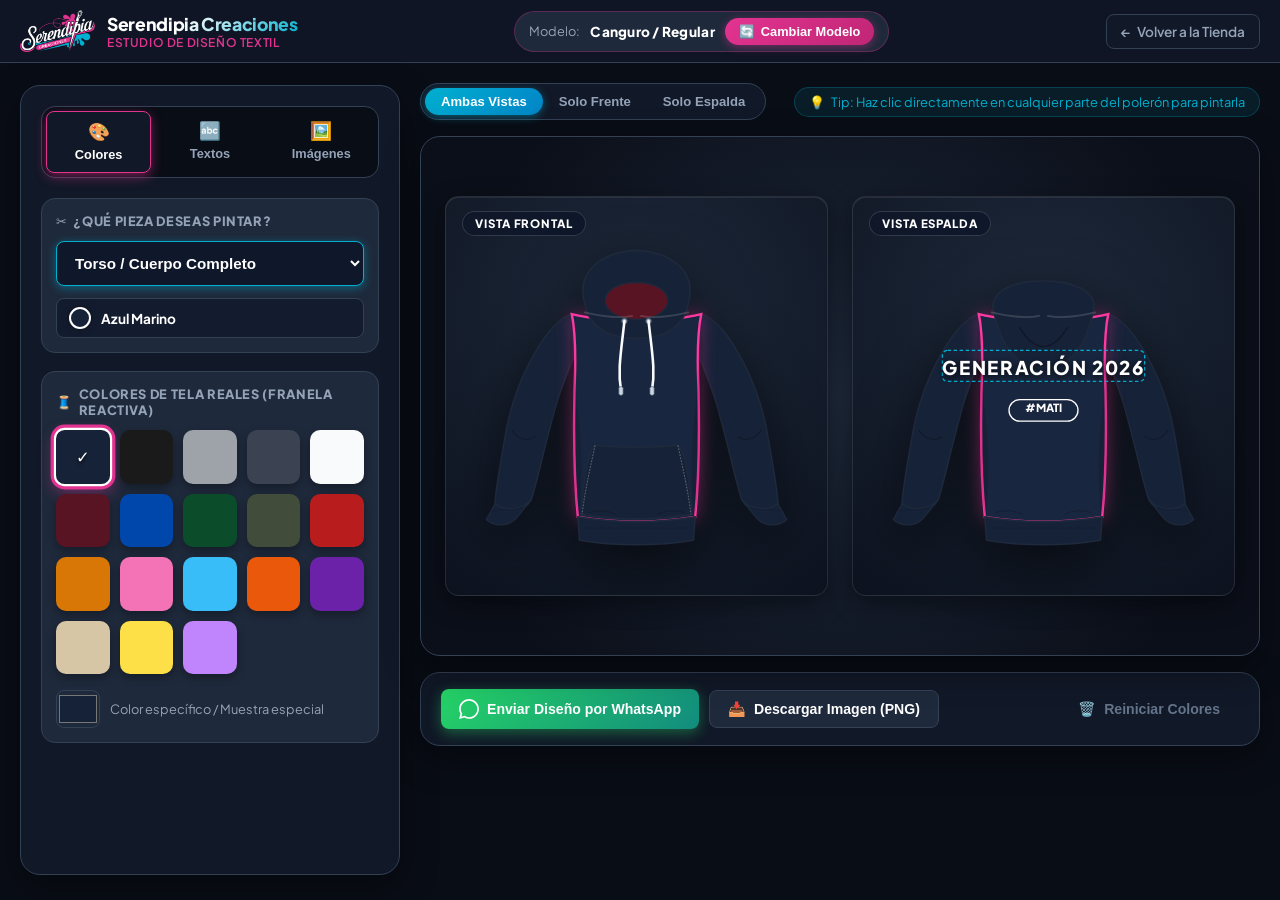
==== commit 079649ae: "feat: multicapa de textos e imagenes en frente y espalda, centrado del banner y optimizacion movil i" ====
--- a/personalizador.html
+++ b/personalizador.html
@@ -129,74 +129,54 @@
       <!-- TAB 2: TEXTOS Y APODOS (BORDADOS) -->
       <div class="tab-pane" id="tab-textos" role="tabpanel">
         
-        <!-- Texto y Apodo -->
+        <!-- Lista de Textos Añadidos -->
         <div class="section-box">
+          <div style="display: flex; justify-content: space-between; align-items: center;">
+            <span class="section-label">
+              <span>📝</span>
+              <span>Textos en el Polerón</span>
+            </span>
+            <button type="button" class="btn-add-layer" id="btnAddText">
+              <span>➕ Agregar Texto</span>
+            </button>
+          </div>
+          <div class="layers-list-container" id="textLayersList">
+            <!-- Renderizado dinámicamente -->
+          </div>
+        </div>
+
+        <!-- Editor del Texto Seleccionado -->
+        <div class="section-box" id="activeTextEditor">
           <span class="section-label">
-            <span>🎓</span>
-            <span>Bordado de Generación o Curso</span>
+            <span>✏️</span>
+            <span id="activeTextEditorTitle">Editar Texto Seleccionado</span>
           </span>
-          <div class="form-group">
-            <label class="form-label" for="inputTextContent">Texto Principal (ej. Curso o Generación)</label>
+
+          <div class="form-group">
+            <label class="form-label" for="inputTextContent">Contenido del Texto</label>
             <input type="text" id="inputTextContent" class="text-input-field" value="GENERACIÓN 2026" placeholder="Ej. 4° MEDIO 2026">
           </div>
-          <div class="form-group">
-            <label class="form-label" for="inputNicknameContent">Apodo Individual del Alumno</label>
-            <input type="text" id="inputNicknameContent" class="text-input-field" value="#MATI" placeholder="Ej. #CAMI">
-          </div>
-        </div>
-
-        <!-- Controles de Ubicación y Movimiento -->
-        <div class="section-box">
-          <span class="section-label">
-            <span>📍</span>
-            <span>Ubicación y Posición</span>
-          </span>
-
-          <div class="form-group">
-            <label class="form-label">¿En qué vista deseas colocar el texto?</label>
+
+          <div class="form-group">
+            <label class="form-label">¿En qué vista ubicar este texto?</label>
             <div class="view-target-selector">
-              <button type="button" class="view-target-btn active" data-target="espalda" id="btnTargetEspalda">Espalda</button>
-              <button type="button" class="view-target-btn" data-target="frente" id="btnTargetFrente">Frente / Pecho</button>
-            </div>
-          </div>
-
-          <div class="form-group">
-            <label class="form-label">Posiciones Rápidas</label>
-            <div class="position-selector-grid">
-              <button type="button" class="pos-btn" data-y="130" id="btnPosArriba">Arriba</button>
-              <button type="button" class="pos-btn active" data-y="170" id="btnPosCentro">Centro</button>
-              <button type="button" class="pos-btn" data-y="240" id="btnPosAbajo">Abajo</button>
-              <button type="button" class="pos-btn" data-x="150" data-y="145" id="btnPosPechoIzq">Pecho Izq</button>
-            </div>
-          </div>
-
-          <div class="form-group">
-            <div style="display:flex; justify-content:space-between; align-items:center;">
-              <label class="form-label">Ajustar Posición</label>
-              <span style="font-size: 0.72rem; color: #00b0d0;">💡 O arrastra directo en el polerón</span>
-            </div>
-            <div class="dpad-controls">
-              <button type="button" class="btn-dpad" id="btnMoveUp" title="Subir texto">⬆️</button>
-              <div class="dpad-row">
-                <button type="button" class="btn-dpad" id="btnMoveLeft" title="Mover izquierda">⬅️</button>
-                <button type="button" class="btn-dpad" id="btnMoveCenter" title="Centrar">🎯</button>
-                <button type="button" class="btn-dpad" id="btnMoveRight" title="Mover derecha">➡️</button>
-              </div>
-              <button type="button" class="btn-dpad" id="btnMoveDown" title="Bajar texto">⬇️</button>
-            </div>
-          </div>
-        </div>
-
-        <!-- Controles de Tamaño de Letra -->
-        <div class="section-box">
-          <span class="section-label">
-            <span>📏</span>
-            <span>Tamaño de Letras</span>
-          </span>
-
+              <button type="button" class="view-target-btn" data-target="frente" id="btnTextTargetFrente">Frente / Pecho</button>
+              <button type="button" class="view-target-btn active" data-target="espalda" id="btnTextTargetEspalda">Espalda</button>
+            </div>
+          </div>
+
+          <div class="form-group">
+            <label class="form-label">Formato del Texto</label>
+            <div class="style-toggle-group">
+              <button type="button" class="style-toggle-btn active" id="btnTextStyleNormal" data-style="normal">Texto Normal</button>
+              <button type="button" class="style-toggle-btn" id="btnTextStyleNick" data-style="nick">Apodo / Marco #</button>
+            </div>
+          </div>
+
+          <!-- Controles de Tamaño -->
           <div class="form-group">
             <div style="display: flex; justify-content: space-between; align-items: center;">
-              <label class="form-label" for="sliderTextSize">Tamaño Texto Principal</label>
+              <label class="form-label" for="sliderTextSize">Tamaño de Letra</label>
               <span id="labelValTextSize" class="size-badge">22px</span>
             </div>
             <div class="size-control-row">
@@ -206,43 +186,48 @@
             </div>
           </div>
 
-          <div class="form-group" style="margin-top: 8px;">
-            <div style="display: flex; justify-content: space-between; align-items: center;">
-              <label class="form-label" for="sliderNickSize">Tamaño del Apodo</label>
-              <span id="labelValNickSize" class="size-badge">13px</span>
-            </div>
-            <div class="size-control-row">
-              <button type="button" class="btn-step-size" id="btnNickSizeDown" aria-label="Reducir apodo">−</button>
-              <input type="range" id="sliderNickSize" min="8" max="28" value="13" class="range-slider">
-              <button type="button" class="btn-step-size" id="btnNickSizeUp" aria-label="Aumentar apodo">+</button>
-            </div>
-          </div>
-        </div>
-
-        <!-- Tipografía y Color -->
-        <div class="section-box">
-          <span class="section-label">
-            <span>✍️</span>
-            <span>Tipografía y Color del Hilo</span>
-          </span>
-          <div class="font-selector-grid">
-            <button type="button" class="font-option-btn active" data-font="'Plus Jakarta Sans', sans-serif" style="font-weight: 900;">
-              Varsity / Deportiva
-            </button>
-            <button type="button" class="font-option-btn" data-font="'Impact', sans-serif" style="font-weight: 700;">
-              Impact Bold
-            </button>
-            <button type="button" class="font-option-btn" data-font="'Courier New', monospace" style="font-weight: bold;">
-              Monospace Retro
-            </button>
-            <button type="button" class="font-option-btn" data-font="'Georgia', serif" style="font-style: italic;">
-              Elegante Serif
-            </button>
-          </div>
-
-          <div class="form-group" style="margin-top: 10px;">
+          <!-- Tipografía y Color -->
+          <div class="form-group">
+            <label class="form-label">Tipografía</label>
+            <div class="font-selector-grid">
+              <button type="button" class="font-option-btn active" data-font="'Plus Jakarta Sans', sans-serif" style="font-weight: 900;">
+                Varsity / Deportiva
+              </button>
+              <button type="button" class="font-option-btn" data-font="'Impact', sans-serif" style="font-weight: 700;">
+                Impact Bold
+              </button>
+              <button type="button" class="font-option-btn" data-font="'Courier New', monospace" style="font-weight: bold;">
+                Retro Monospace
+              </button>
+              <button type="button" class="font-option-btn" data-font="'Georgia', serif" style="font-style: italic;">
+                Elegante Serif
+              </button>
+            </div>
+          </div>
+
+          <div class="form-group">
             <label class="form-label" for="inputTextColor">Color del Hilo de Bordado</label>
             <input type="color" id="inputTextColor" class="input-color-native" value="#ffffff" style="width: 100%;">
+          </div>
+
+          <!-- Posiciones Rápidas y D-Pad -->
+          <div class="form-group">
+            <div style="display: flex; justify-content: space-between; align-items: center;">
+              <label class="form-label">Posición Rápida</label>
+              <span style="font-size: 0.72rem; color: #00b0d0;">💡 O arrastra en el polerón</span>
+            </div>
+            <div class="position-selector-grid" style="grid-template-columns: repeat(4, 1fr);">
+              <button type="button" class="pos-btn" id="btnPosArriba">Arriba</button>
+              <button type="button" class="pos-btn active" id="btnPosCentro">Centro</button>
+              <button type="button" class="pos-btn" id="btnPosAbajo">Abajo</button>
+              <button type="button" class="pos-btn" id="btnPosPechoIzq">Pecho Izq</button>
+            </div>
+          </div>
+
+          <div class="form-group" style="margin-top: 10px;">
+            <button type="button" class="btn-danger-outline" id="btnDeleteCurrentText" style="width: 100%;">
+              <span>🗑️ Eliminar este texto</span>
+            </button>
           </div>
         </div>
 
@@ -251,104 +236,89 @@
       <!-- TAB 3: IMÁGENES / ESTAMPADOS Y LOGOS -->
       <div class="tab-pane" id="tab-logos" role="tabpanel">
         
-        <!-- SECCIÓN 1: ESTAMPADO / IMAGEN DE ESPALDA -->
+        <!-- Subir Nueva Imagen -->
         <div class="section-box">
           <span class="section-label">
-            <span>🎨</span>
-            <span>Estampado / Imagen de Espalda</span>
+            <span>📤</span>
+            <span>Subir Nueva Imagen / Insignia</span>
           </span>
-          <p style="font-size: 0.76rem; color: #94a3b8; margin: 4px 0 10px 0;">
-            Ilustración de curso, caricatura, árbol de huellas o logo trasero.
+          <p style="font-size: 0.76rem; color: #94a3b8; margin: 2px 0 8px 0;">
+            Puedes agregar varias imágenes o insignias tanto en el frente como en la espalda.
           </p>
 
-          <input type="file" id="backImageFileInput" accept="image/png, image/jpeg, image/svg+xml, image/webp" style="display: none;">
-          
-          <div class="upload-dropzone" id="uploadDropzoneBack">
-            <span class="upload-icon">📤</span>
-            <span class="upload-text">Subir imagen para la espalda</span>
+          <div class="form-group" style="margin-bottom: 8px;">
+            <label class="form-label">¿En qué vista colocar la nueva imagen?</label>
+            <div class="view-target-selector">
+              <button type="button" class="view-target-btn active" data-target="frente" id="btnUploadTargetFrente">Frente / Pecho</button>
+              <button type="button" class="view-target-btn" data-target="espalda" id="btnUploadTargetEspalda">Espalda</button>
+            </div>
+          </div>
+
+          <input type="file" id="imageFileInputUniversal" accept="image/png, image/jpeg, image/svg+xml, image/webp" style="display: none;">
+          <div class="upload-dropzone" id="uploadDropzoneUniversal">
+            <span class="upload-icon">📁</span>
+            <span class="upload-text">Seleccionar imagen o insignia</span>
             <span class="upload-hint">PNG o JPG con fondo transparente recomendado</span>
           </div>
-
-          <div class="logo-preview-box" id="backImagePreviewBox" style="display: none;">
-            <img src="" alt="Previsualización Imagen Espalda" class="logo-thumb" id="backImageThumb">
-            <div style="flex: 1; margin-left: 10px;">
-              <div style="font-size: 0.85rem; font-weight: 700;">Estampado en Espalda</div>
-              <div style="font-size: 0.72rem; color: var(--brand-cyan);">Arrastrable en el polerón</div>
-            </div>
-            <button type="button" class="btn-remove-logo" id="btnRemoveBackImage">Quitar</button>
-          </div>
-
-          <!-- Controles de tamaño y posición de imagen espalda -->
-          <div class="form-group" id="groupBackImageControls" style="display: none; margin-top: 14px;">
-            <div style="display: flex; justify-content: space-between; align-items: center; margin-bottom: 4px;">
-              <label class="form-label" for="sliderBackImageSize">Tamaño del Estampado</label>
-              <span id="labelValBackImageSize" class="size-badge">95px</span>
-            </div>
-            <div class="size-control-row">
-              <button type="button" class="btn-step-size" id="btnBackImageSizeDown" aria-label="Reducir estampado">−</button>
-              <input type="range" id="sliderBackImageSize" min="40" max="220" value="95" class="range-slider">
-              <button type="button" class="btn-step-size" id="btnBackImageSizeUp" aria-label="Aumentar estampado">+</button>
-            </div>
-
-            <!-- Posiciones rápidas espalda -->
-            <label class="form-label" style="margin-top: 10px; display: block;">Posición Rápida</label>
-            <div class="position-selector-grid" style="grid-template-columns: repeat(3, 1fr);">
-              <button type="button" class="pos-btn" id="btnBackImgPosUp">Arriba</button>
-              <button type="button" class="pos-btn active" id="btnBackImgPosCenter">Centro</button>
-              <button type="button" class="pos-btn" id="btnBackImgPosDown">Abajo</button>
-            </div>
-            <div style="font-size: 0.73rem; color: var(--brand-cyan); margin-top: 8px; text-align: center;">
-              👆 Tip: También puedes arrastrar la imagen directamente con el mouse o dedo
-            </div>
-          </div>
-        </div>
-
-        <!-- SECCIÓN 2: INSIGNIA DELANTERA (PECHO) -->
+        </div>
+
+        <!-- Lista de Imágenes Añadidas -->
         <div class="section-box">
           <span class="section-label">
-            <span>🏫</span>
-            <span>Insignia Frontal (Pecho)</span>
+            <span>🖼️</span>
+            <span>Imágenes en el Polerón</span>
           </span>
-          <p style="font-size: 0.76rem; color: #94a3b8; margin: 4px 0 10px 0;">
-            Escudo bordado de colegio, club o empresa.
-          </p>
-
-          <input type="file" id="logoFileInput" accept="image/png, image/jpeg, image/svg+xml, image/webp" style="display: none;">
-          
-          <div class="upload-dropzone" id="uploadDropzone">
-            <span class="upload-icon">📤</span>
-            <span class="upload-text">Subir insignia delantera</span>
-            <span class="upload-hint">PNG o JPG para bordado en el pecho</span>
-          </div>
-
-          <div class="logo-preview-box" id="logoPreviewBox" style="display: none;">
-            <img src="" alt="Previsualización Insignia" class="logo-thumb" id="logoThumb">
-            <div style="flex: 1; margin-left: 10px;">
-              <div style="font-size: 0.85rem; font-weight: 700;">Insignia cargada</div>
-              <div style="font-size: 0.72rem; color: #94a3b8;">Ubicada en el pecho</div>
-            </div>
-            <button type="button" class="btn-remove-logo" id="btnRemoveLogo">Quitar</button>
-          </div>
-
-          <!-- Controles de tamaño de insignia frontal -->
-          <div class="form-group" id="groupFrontLogoControls" style="display: none; margin-top: 14px;">
+          <div class="layers-list-container" id="imageLayersList">
+            <!-- Renderizado dinámicamente -->
+          </div>
+        </div>
+
+        <!-- Editor de Imagen Seleccionada -->
+        <div class="section-box" id="activeImageEditor" style="display: none;">
+          <span class="section-label">
+            <span>⚙️</span>
+            <span id="activeImageEditorTitle">Ajustar Imagen Seleccionada</span>
+          </span>
+
+          <div class="form-group">
+            <label class="form-label">Ubicación</label>
+            <div class="view-target-selector">
+              <button type="button" class="view-target-btn" data-target="frente" id="btnImgTargetFrente">Frente</button>
+              <button type="button" class="view-target-btn" data-target="espalda" id="btnImgTargetEspalda">Espalda</button>
+            </div>
+          </div>
+
+          <!-- Controles de tamaño de imagen -->
+          <div class="form-group">
             <div style="display: flex; justify-content: space-between; align-items: center; margin-bottom: 4px;">
-              <label class="form-label" for="sliderFrontLogoSize">Tamaño de Insignia</label>
-              <span id="labelValFrontLogoSize" class="size-badge">38px</span>
+              <label class="form-label" for="sliderImageSize">Tamaño de la Imagen</label>
+              <span id="labelValImageSize" class="size-badge">95px</span>
             </div>
             <div class="size-control-row">
-              <button type="button" class="btn-step-size" id="btnFrontLogoSizeDown" aria-label="Reducir insignia">−</button>
-              <input type="range" id="sliderFrontLogoSize" min="20" max="80" value="38" class="range-slider">
-              <button type="button" class="btn-step-size" id="btnFrontLogoSizeUp" aria-label="Aumentar insignia">+</button>
-            </div>
-
-            <!-- Posiciones rápidas insignia -->
-            <label class="form-label" style="margin-top: 10px; display: block;">Posición Rápida</label>
-            <div class="position-selector-grid" style="grid-template-columns: repeat(3, 1fr);">
-              <button type="button" class="pos-btn active" id="btnFrontLogoPosLeft">Pecho Izq.</button>
-              <button type="button" class="pos-btn" id="btnFrontLogoPosCenter">Centro</button>
-              <button type="button" class="pos-btn" id="btnFrontLogoPosRight">Pecho Der.</button>
-            </div>
+              <button type="button" class="btn-step-size" id="btnImageSizeDown" aria-label="Reducir imagen">−</button>
+              <input type="range" id="sliderImageSize" min="20" max="230" value="95" class="range-slider">
+              <button type="button" class="btn-step-size" id="btnImageSizeUp" aria-label="Aumentar imagen">+</button>
+            </div>
+          </div>
+
+          <!-- Posiciones Rápidas -->
+          <div class="form-group">
+            <div style="display: flex; justify-content: space-between; align-items: center;">
+              <label class="form-label">Posición Rápida</label>
+              <span style="font-size: 0.72rem; color: #00b0d0;">💡 O arrastra en el polerón</span>
+            </div>
+            <div class="position-selector-grid" style="grid-template-columns: repeat(4, 1fr);">
+              <button type="button" class="pos-btn" id="btnImgPosArriba">Arriba</button>
+              <button type="button" class="pos-btn active" id="btnImgPosCentro">Centro</button>
+              <button type="button" class="pos-btn" id="btnImgPosAbajo">Abajo</button>
+              <button type="button" class="pos-btn" id="btnImgPosPechoIzq">Pecho Izq</button>
+            </div>
+          </div>
+
+          <div class="form-group" style="margin-top: 10px;">
+            <button type="button" class="btn-danger-outline" id="btnDeleteCurrentImage" style="width: 100%;">
+              <span>🗑️ Eliminar esta imagen</span>
+            </button>
           </div>
         </div>
 
--- a/css/personalizador.css
+++ b/css/personalizador.css
@@ -184,9 +184,22 @@
 
 @media (max-width: 1080px) {
   .customizer-workspace {
-    grid-template-columns: 1fr;
+    display: flex;
+    flex-direction: column;
     padding: 12px;
     gap: 16px;
+  }
+
+  .mockup-stage-area {
+    order: 1;
+    width: 100%;
+  }
+
+  .tools-panel {
+    order: 2;
+    width: 100%;
+    max-height: none;
+    position: static;
   }
 }
 
@@ -634,7 +647,7 @@
 .upload-dropzone {
   border: 2px dashed var(--border-subtle);
   border-radius: var(--radius-md);
-  padding: 24px 14px;
+  padding: 20px 14px;
   text-align: center;
   background: rgba(15, 23, 42, 0.5);
   cursor: pointer;
@@ -642,7 +655,7 @@
   display: flex;
   flex-direction: column;
   align-items: center;
-  gap: 8px;
+  gap: 6px;
 }
 
 .upload-dropzone:hover {
@@ -651,7 +664,7 @@
 }
 
 .upload-icon {
-  font-size: 1.8rem;
+  font-size: 1.6rem;
 }
 
 .upload-text {
@@ -665,31 +678,187 @@
   color: var(--text-muted);
 }
 
-.logo-preview-box {
+/* ==========================================================================
+   ESTILOS DE GESTIÓN MULTICAPAS (TEXTOS E IMÁGENES)
+   ========================================================================== */
+.btn-add-layer {
+  background: linear-gradient(135deg, var(--brand-magenta), var(--brand-cyan));
+  color: #ffffff;
+  border: none;
+  padding: 6px 12px;
+  border-radius: 999px;
+  font-size: 0.76rem;
+  font-weight: 800;
+  cursor: pointer;
+  display: inline-flex;
+  align-items: center;
+  gap: 4px;
+  box-shadow: 0 2px 8px var(--brand-magenta-glow);
+  transition: transform 0.2s, box-shadow 0.2s;
+}
+
+.btn-add-layer:hover {
+  transform: translateY(-1px);
+  box-shadow: 0 4px 14px var(--brand-cyan-glow);
+}
+
+.layers-list-container {
+  display: flex;
+  flex-direction: column;
+  gap: 8px;
+  margin-top: 8px;
+  max-height: 220px;
+  overflow-y: auto;
+}
+
+.layers-empty-hint {
+  padding: 12px;
+  text-align: center;
+  font-size: 0.78rem;
+  color: var(--text-muted);
+  border: 1px dashed var(--border-subtle);
+  border-radius: var(--radius-sm);
+  background: rgba(15, 23, 42, 0.3);
+}
+
+.layer-item-card {
   display: flex;
   align-items: center;
   justify-content: space-between;
-  padding: 10px;
-  background: var(--bg-input);
-  border-radius: var(--radius-sm);
-  border: 1px solid var(--border-subtle);
-}
-
-.logo-thumb {
-  width: 44px;
-  height: 44px;
+  padding: 8px 12px;
+  background: #0f172a;
+  border: 1px solid var(--border-subtle);
+  border-radius: var(--radius-sm);
+  cursor: pointer;
+  transition: all 0.2s;
+  gap: 8px;
+}
+
+.layer-item-card:hover {
+  border-color: var(--brand-cyan);
+  background: #131e33;
+}
+
+.layer-item-card.active {
+  border-color: var(--brand-cyan);
+  background: rgba(0, 176, 208, 0.14);
+  box-shadow: 0 0 10px var(--brand-cyan-glow);
+}
+
+.layer-card-left {
+  display: flex;
+  align-items: center;
+  gap: 8px;
+  min-width: 0;
+  flex: 1;
+}
+
+.layer-card-thumb {
+  width: 32px;
+  height: 32px;
   object-fit: contain;
   border-radius: 4px;
   background: #ffffff;
-}
-
-.btn-remove-logo {
+  flex-shrink: 0;
+}
+
+.layer-card-title {
+  font-size: 0.82rem;
+  font-weight: 700;
+  color: #ffffff;
+  white-space: nowrap;
+  overflow: hidden;
+  text-overflow: ellipsis;
+}
+
+.layer-card-badge {
+  font-size: 0.68rem;
+  font-weight: 800;
+  padding: 2px 8px;
+  border-radius: 999px;
+  background: rgba(0, 176, 208, 0.2);
+  color: var(--brand-cyan);
+  text-transform: uppercase;
+  flex-shrink: 0;
+}
+
+.layer-card-badge.espalda {
+  color: #f05cae;
+  background: rgba(227, 51, 145, 0.2);
+}
+
+.layer-btn-delete {
   background: transparent;
   border: none;
   color: #ef4444;
   cursor: pointer;
+  font-size: 0.95rem;
+  padding: 4px 6px;
+  border-radius: 4px;
+  transition: background 0.15s;
+}
+
+.layer-btn-delete:hover {
+  background: rgba(239, 68, 68, 0.2);
+}
+
+.style-toggle-group {
+  display: grid;
+  grid-template-columns: 1fr 1fr;
+  gap: 6px;
+  background: #0f172a;
+  padding: 4px;
+  border-radius: var(--radius-sm);
+  border: 1px solid var(--border-subtle);
+}
+
+.style-toggle-btn {
+  background: transparent;
+  border: none;
+  color: var(--text-secondary);
+  padding: 7px 10px;
+  font-size: 0.78rem;
+  font-weight: 700;
+  border-radius: 4px;
+  cursor: pointer;
+  transition: all 0.2s;
+  text-align: center;
+}
+
+.style-toggle-btn.active {
+  background: var(--brand-cyan);
+  color: #0b0f19;
+  font-weight: 800;
+}
+
+.btn-danger-outline {
+  background: transparent;
+  border: 1px solid rgba(239, 68, 68, 0.5);
+  color: #f87171;
+  padding: 8px 12px;
+  border-radius: var(--radius-sm);
   font-size: 0.8rem;
   font-weight: 700;
+  cursor: pointer;
+  transition: all 0.2s;
+  display: inline-flex;
+  align-items: center;
+  justify-content: center;
+  gap: 6px;
+}
+
+.btn-danger-outline:hover {
+  background: rgba(239, 68, 68, 0.15);
+  border-color: #ef4444;
+  color: #ffffff;
+}
+
+.draggable-text-group.layer-selected .drag-handle-box,
+.draggable-logo-group.layer-selected .drag-handle-box {
+  stroke: var(--brand-cyan) !important;
+  stroke-dasharray: 4 3;
+  stroke-width: 1.5;
+  opacity: 1 !important;
 }
 
 /* ==========================================================================
@@ -1160,3 +1329,140 @@
   transform: translateY(0);
   opacity: 1;
 }
+
+/* ==========================================================================
+   OPTIMIZACIONES MÓVILES EXCLUSIVAS (SMARTPHONES Y TABLETS)
+   ========================================================================== */
+@media (max-width: 768px) {
+  .customizer-header {
+    padding: 8px 12px;
+  }
+
+  .header-container {
+    flex-wrap: wrap;
+    gap: 8px;
+    justify-content: space-between;
+  }
+
+  .header-brand .header-title-box {
+    display: none;
+  }
+
+  .header-logo {
+    height: 32px;
+  }
+
+  .header-center-info {
+    order: 3;
+    width: 100%;
+    justify-content: space-between;
+    padding: 6px 12px;
+  }
+
+  .header-actions {
+    gap: 6px;
+  }
+
+  .btn-back-home {
+    padding: 6px 10px;
+    font-size: 0.78rem;
+  }
+
+  .btn-back-home span:last-child {
+    display: none;
+  }
+
+  .btn-action-primary {
+    padding: 6px 12px;
+    font-size: 0.8rem;
+  }
+
+  /* Lienzo y controles */
+  .mockup-canvas-wrapper {
+    padding: 12px;
+    min-height: auto;
+  }
+
+  .stage-top-bar {
+    justify-content: center;
+    gap: 8px;
+  }
+
+  .view-toggle-pills {
+    width: 100%;
+    justify-content: center;
+  }
+
+  .view-pill-btn {
+    flex: 1;
+    text-align: center;
+    padding: 6px 8px;
+    font-size: 0.75rem;
+  }
+
+  .interactive-hint {
+    font-size: 0.72rem;
+    padding: 4px 10px;
+    width: 100%;
+    justify-content: center;
+  }
+
+  .sweatshirt-dual-view {
+    gap: 12px;
+  }
+
+  .view-card {
+    padding: 10px;
+  }
+
+  /* Modal de selección de modelos en móvil */
+  .modal-dialog {
+    max-height: 95vh;
+  }
+
+  .modal-categories-nav {
+    display: flex;
+    overflow-x: auto;
+    -webkit-overflow-scrolling: touch;
+  }
+
+  .cat-tab-btn {
+    white-space: nowrap;
+    padding: 10px 14px;
+    font-size: 0.78rem;
+  }
+
+  .submodels-grid {
+    grid-template-columns: repeat(auto-fill, minmax(135px, 1fr));
+    gap: 10px;
+  }
+
+  .submodel-thumb-box {
+    min-height: 110px;
+    padding: 8px;
+  }
+
+  .submodel-thumb-svg {
+    max-height: 90px;
+  }
+
+  .submodel-footer-label {
+    font-size: 0.7rem;
+    padding: 6px 8px;
+  }
+
+  /* Barra de herramientas móvil */
+  .tool-tab-btn {
+    padding: 8px 4px;
+    font-size: 0.74rem;
+  }
+
+  .tool-tab-btn span.tab-icon {
+    font-size: 1rem;
+  }
+
+  .palette-grid {
+    grid-template-columns: repeat(5, 1fr);
+    gap: 6px;
+  }
+}
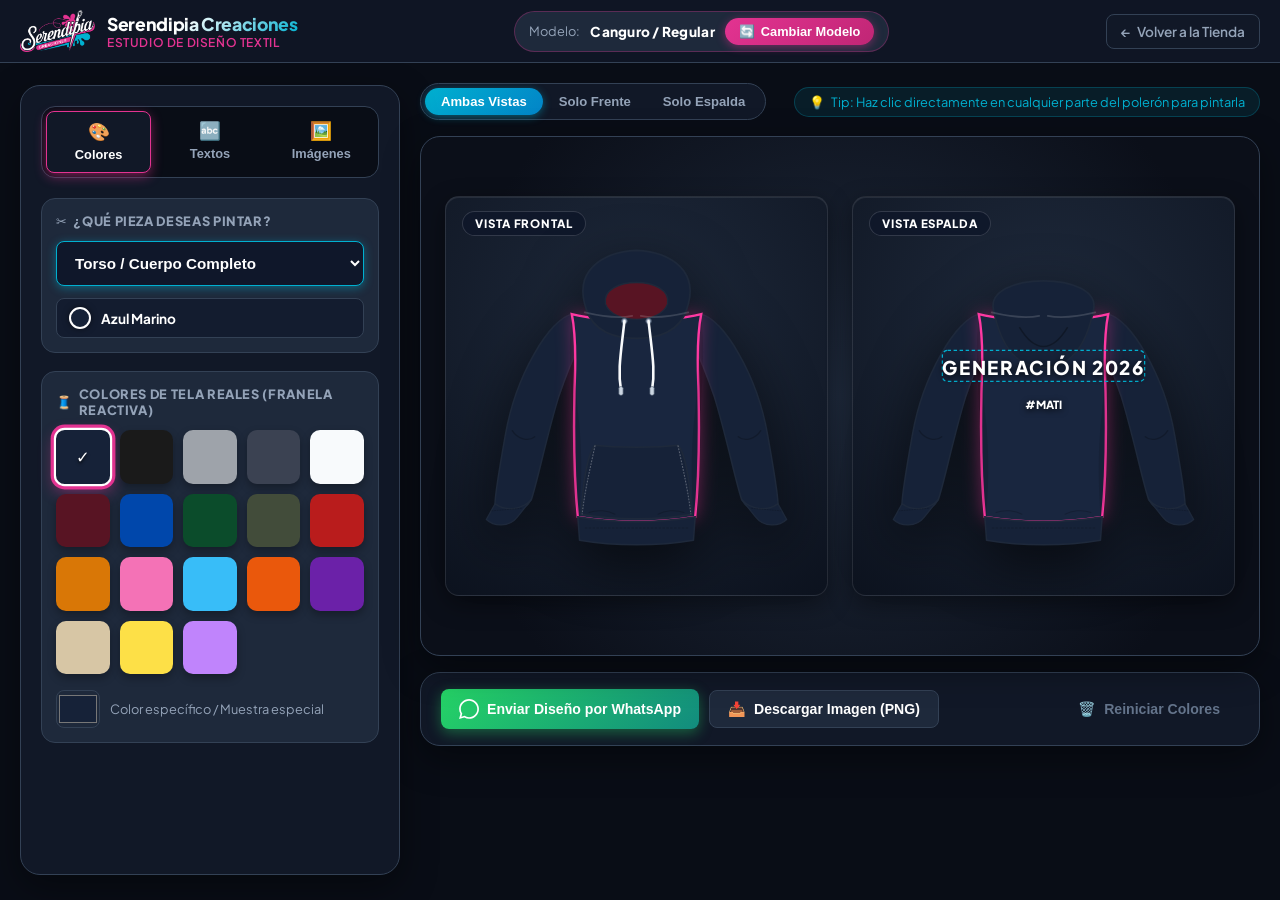
==== commit 6bc88dd2: "fix: remover marco o borde ovalado del apodo en el personalizador" ====
--- a/personalizador.html
+++ b/personalizador.html
@@ -169,7 +169,7 @@
             <label class="form-label">Formato del Texto</label>
             <div class="style-toggle-group">
               <button type="button" class="style-toggle-btn active" id="btnTextStyleNormal" data-style="normal">Texto Normal</button>
-              <button type="button" class="style-toggle-btn" id="btnTextStyleNick" data-style="nick">Apodo / Marco #</button>
+              <button type="button" class="style-toggle-btn" id="btnTextStyleNick" data-style="nick">Apodo (#)</button>
             </div>
           </div>
 
@@ -216,7 +216,7 @@
               <label class="form-label">Posición Rápida</label>
               <span style="font-size: 0.72rem; color: #00b0d0;">💡 O arrastra en el polerón</span>
             </div>
-            <div class="position-selector-grid" style="grid-template-columns: repeat(4, 1fr);">
+            <div class="position-selector-grid">
               <button type="button" class="pos-btn" id="btnPosArriba">Arriba</button>
               <button type="button" class="pos-btn active" id="btnPosCentro">Centro</button>
               <button type="button" class="pos-btn" id="btnPosAbajo">Abajo</button>
@@ -307,7 +307,7 @@
               <label class="form-label">Posición Rápida</label>
               <span style="font-size: 0.72rem; color: #00b0d0;">💡 O arrastra en el polerón</span>
             </div>
-            <div class="position-selector-grid" style="grid-template-columns: repeat(4, 1fr);">
+            <div class="position-selector-grid">
               <button type="button" class="pos-btn" id="btnImgPosArriba">Arriba</button>
               <button type="button" class="pos-btn active" id="btnImgPosCentro">Centro</button>
               <button type="button" class="pos-btn" id="btnImgPosAbajo">Abajo</button>
--- a/css/personalizador.css
+++ b/css/personalizador.css
@@ -548,7 +548,7 @@
 
 .position-selector-grid {
   display: grid;
-  grid-template-columns: repeat(4, 1fr);
+  grid-template-columns: repeat(auto-fit, minmax(68px, 1fr));
   gap: 6px;
 }
 
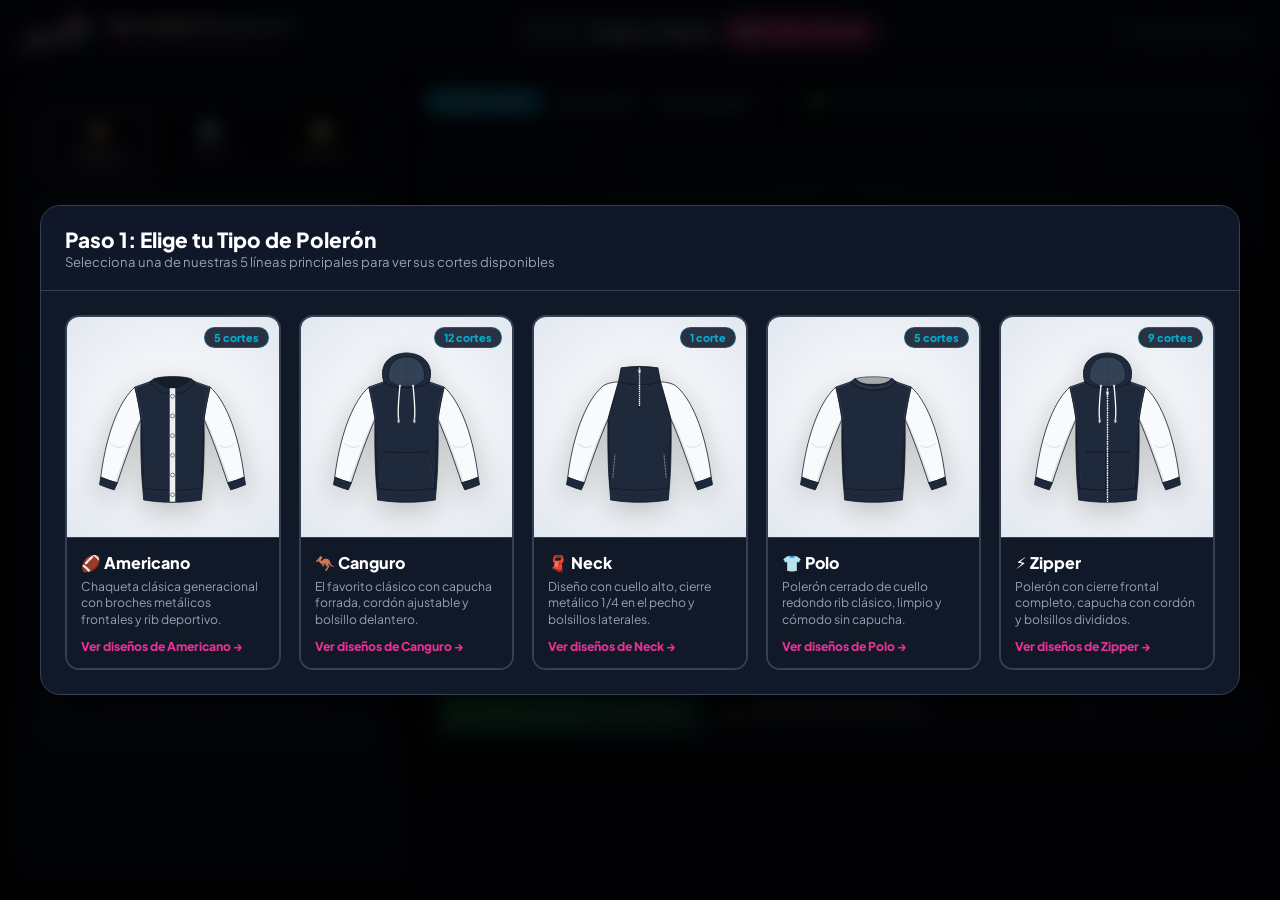
==== commit 18db3bbe: "feat(personalizador): selector inicial en 2 pasos y mejora integral de mockups 2D" ====
--- a/personalizador.html
+++ b/personalizador.html
@@ -186,6 +186,22 @@
             </div>
           </div>
 
+          <!-- Controles de Rotación de Texto -->
+          <div class="form-group">
+            <div style="display: flex; justify-content: space-between; align-items: center;">
+              <label class="form-label" for="sliderTextRotate">Rotación / Giro</label>
+              <div style="display: flex; align-items: center; gap: 6px;">
+                <span id="labelValTextRotate" class="size-badge">0°</span>
+                <button type="button" class="btn-step-size" id="btnTextRotateReset" title="Enderezar (0°)" style="width: auto; height: 24px; padding: 0 8px; font-size: 0.72rem;">0°</button>
+              </div>
+            </div>
+            <div class="size-control-row">
+              <button type="button" class="btn-step-size" id="btnTextRotateLeft" aria-label="Girar a la izquierda" title="Girar -15°">↺</button>
+              <input type="range" id="sliderTextRotate" min="-180" max="180" value="0" class="range-slider">
+              <button type="button" class="btn-step-size" id="btnTextRotateRight" aria-label="Girar a la derecha" title="Girar +15°">↻</button>
+            </div>
+          </div>
+
           <!-- Tipografía y Color -->
           <div class="form-group">
             <label class="form-label">Tipografía</label>
@@ -221,6 +237,7 @@
               <button type="button" class="pos-btn active" id="btnPosCentro">Centro</button>
               <button type="button" class="pos-btn" id="btnPosAbajo">Abajo</button>
               <button type="button" class="pos-btn" id="btnPosPechoIzq">Pecho Izq</button>
+              <button type="button" class="pos-btn" id="btnPosPechoDer">Pecho Der</button>
             </div>
           </div>
 
@@ -301,6 +318,22 @@
             </div>
           </div>
 
+          <!-- Controles de Rotación de Imagen -->
+          <div class="form-group">
+            <div style="display: flex; justify-content: space-between; align-items: center; margin-bottom: 4px;">
+              <label class="form-label" for="sliderImageRotate">Rotación / Giro</label>
+              <div style="display: flex; align-items: center; gap: 6px;">
+                <span id="labelValImageRotate" class="size-badge">0°</span>
+                <button type="button" class="btn-step-size" id="btnImageRotateReset" title="Enderezar (0°)" style="width: auto; height: 24px; padding: 0 8px; font-size: 0.72rem;">0°</button>
+              </div>
+            </div>
+            <div class="size-control-row">
+              <button type="button" class="btn-step-size" id="btnImageRotateLeft" aria-label="Girar imagen a la izquierda" title="Girar -15°">↺</button>
+              <input type="range" id="sliderImageRotate" min="-180" max="180" value="0" class="range-slider">
+              <button type="button" class="btn-step-size" id="btnImageRotateRight" aria-label="Girar imagen a la derecha" title="Girar +15°">↻</button>
+            </div>
+          </div>
+
           <!-- Posiciones Rápidas -->
           <div class="form-group">
             <div style="display: flex; justify-content: space-between; align-items: center;">
@@ -312,6 +345,7 @@
               <button type="button" class="pos-btn active" id="btnImgPosCentro">Centro</button>
               <button type="button" class="pos-btn" id="btnImgPosAbajo">Abajo</button>
               <button type="button" class="pos-btn" id="btnImgPosPechoIzq">Pecho Izq</button>
+              <button type="button" class="pos-btn" id="btnImgPosPechoDer">Pecho Der</button>
             </div>
           </div>
 
@@ -403,24 +437,30 @@
   <!-- =========================================================================
        MODAL DE SELECCIÓN DE MODELOS Y CORTES
        ========================================================================= -->
-  <div class="model-picker-modal" id="modelPickerModal" role="dialog" aria-modal="true" aria-labelledby="modalTitle">
+  <div class="model-picker-modal active" id="modelPickerModal" role="dialog" aria-modal="true" aria-labelledby="modalTitle">
     <div class="modal-dialog">
       
       <!-- Cabecera del Modal -->
       <div class="modal-header">
-        <div class="modal-title-box">
-          <h3 id="modalTitle">Elige tu Modelo de Polerón</h3>
-          <p>Selecciona una categoría y el corte que deseas personalizar</p>
-        </div>
-        <button type="button" class="btn-close-modal" id="btnCloseModal" aria-label="Cerrar ventana">✕</button>
-      </div>
-
-      <!-- Categorías de Modelos (Pestañas Superiores) -->
-      <nav class="modal-categories-nav" id="modalCategoriesNav">
+        <div style="display: flex; align-items: center; gap: 12px;">
+          <button type="button" class="btn-back-families" id="btnBackToFamilies" style="display: none;">
+            <span>←</span>
+            <span>Tipos</span>
+          </button>
+          <div class="modal-title-box">
+            <h3 id="modalTitle">Paso 1: Elige tu Tipo de Polerón</h3>
+            <p id="modalSubtitle">Selecciona una de nuestras 5 familias de polerones para ver sus cortes</p>
+          </div>
+        </div>
+        <button type="button" class="btn-close-modal" id="btnCloseModal" aria-label="Cerrar ventana" style="display: none;">✕</button>
+      </div>
+
+      <!-- Categorías de Modelos (Pestañas Superiores - Paso 2) -->
+      <nav class="modal-categories-nav" id="modalCategoriesNav" style="display: none;">
         <!-- Generado dinámicamente con JS (Americano, Canguro, Neck, Polo, Zipper) -->
       </nav>
 
-      <!-- Grilla de Cortes y Submodelos -->
+      <!-- Grilla de Familias (Paso 1) o Cortes y Submodelos (Paso 2) -->
       <div class="modal-body-submodels">
         <div class="submodels-grid" id="submodelsGrid">
           <!-- Generado dinámicamente con JS -->
--- a/css/personalizador.css
+++ b/css/personalizador.css
@@ -1302,6 +1302,118 @@
   background: var(--brand-magenta);
 }
 
+/* Paso 1: Tarjetas Grandes de Familias de Polerones */
+.btn-back-families {
+  background: var(--bg-input);
+  border: 1px solid var(--brand-cyan);
+  color: #ffffff;
+  padding: 8px 14px;
+  border-radius: var(--radius-sm);
+  font-size: 0.82rem;
+  font-weight: 800;
+  cursor: pointer;
+  display: flex;
+  align-items: center;
+  gap: 6px;
+  transition: all 0.2s ease;
+  flex-shrink: 0;
+}
+
+.btn-back-families:hover {
+  background: var(--brand-cyan);
+  color: #090d16;
+}
+
+.submodels-grid.families-mode {
+  grid-template-columns: repeat(auto-fit, minmax(205px, 1fr));
+  gap: 18px;
+}
+
+.family-card {
+  background: linear-gradient(180deg, #161f33 0%, #0d131f 100%);
+  border: 2px solid var(--border-subtle);
+  border-radius: var(--radius-md);
+  overflow: hidden;
+  cursor: pointer;
+  transition: all 0.22s ease;
+  display: flex;
+  flex-direction: column;
+  position: relative;
+}
+
+.family-card:hover {
+  border-color: var(--brand-cyan);
+  transform: translateY(-4px);
+  box-shadow: 0 12px 28px rgba(0, 176, 208, 0.25);
+}
+
+.family-card-badge {
+  position: absolute;
+  top: 10px;
+  right: 10px;
+  background: rgba(15, 23, 42, 0.88);
+  color: var(--brand-cyan);
+  border: 1px solid rgba(0, 176, 208, 0.35);
+  font-size: 0.68rem;
+  font-weight: 800;
+  padding: 3px 9px;
+  border-radius: 999px;
+  z-index: 2;
+}
+
+.family-thumb-box {
+  background: radial-gradient(circle at center, #ffffff 0%, #e2e8f0 100%);
+  padding: 18px 14px;
+  display: flex;
+  align-items: center;
+  justify-content: center;
+  min-height: 195px;
+}
+
+.family-thumb-box .hoodie-svg {
+  max-width: 175px;
+  filter: drop-shadow(0 8px 14px rgba(0, 0, 0, 0.22));
+}
+
+.family-card-info {
+  padding: 14px;
+  display: flex;
+  flex-direction: column;
+  gap: 5px;
+  background: #111827;
+  border-top: 1px solid var(--border-subtle);
+  flex: 1;
+}
+
+.family-card-title {
+  font-size: 1rem;
+  font-weight: 900;
+  color: #ffffff;
+  display: flex;
+  align-items: center;
+  justify-content: space-between;
+}
+
+.family-card-desc {
+  font-size: 0.76rem;
+  color: var(--text-secondary);
+  line-height: 1.35;
+}
+
+.family-card-cta {
+  margin-top: 6px;
+  font-size: 0.76rem;
+  font-weight: 800;
+  color: var(--brand-magenta);
+  display: flex;
+  align-items: center;
+  gap: 4px;
+}
+
+.family-card:hover .family-card-cta {
+  color: var(--brand-cyan);
+}
+
 /* Notificación flotante Toast */
 .toast-notice {
   position: fixed;
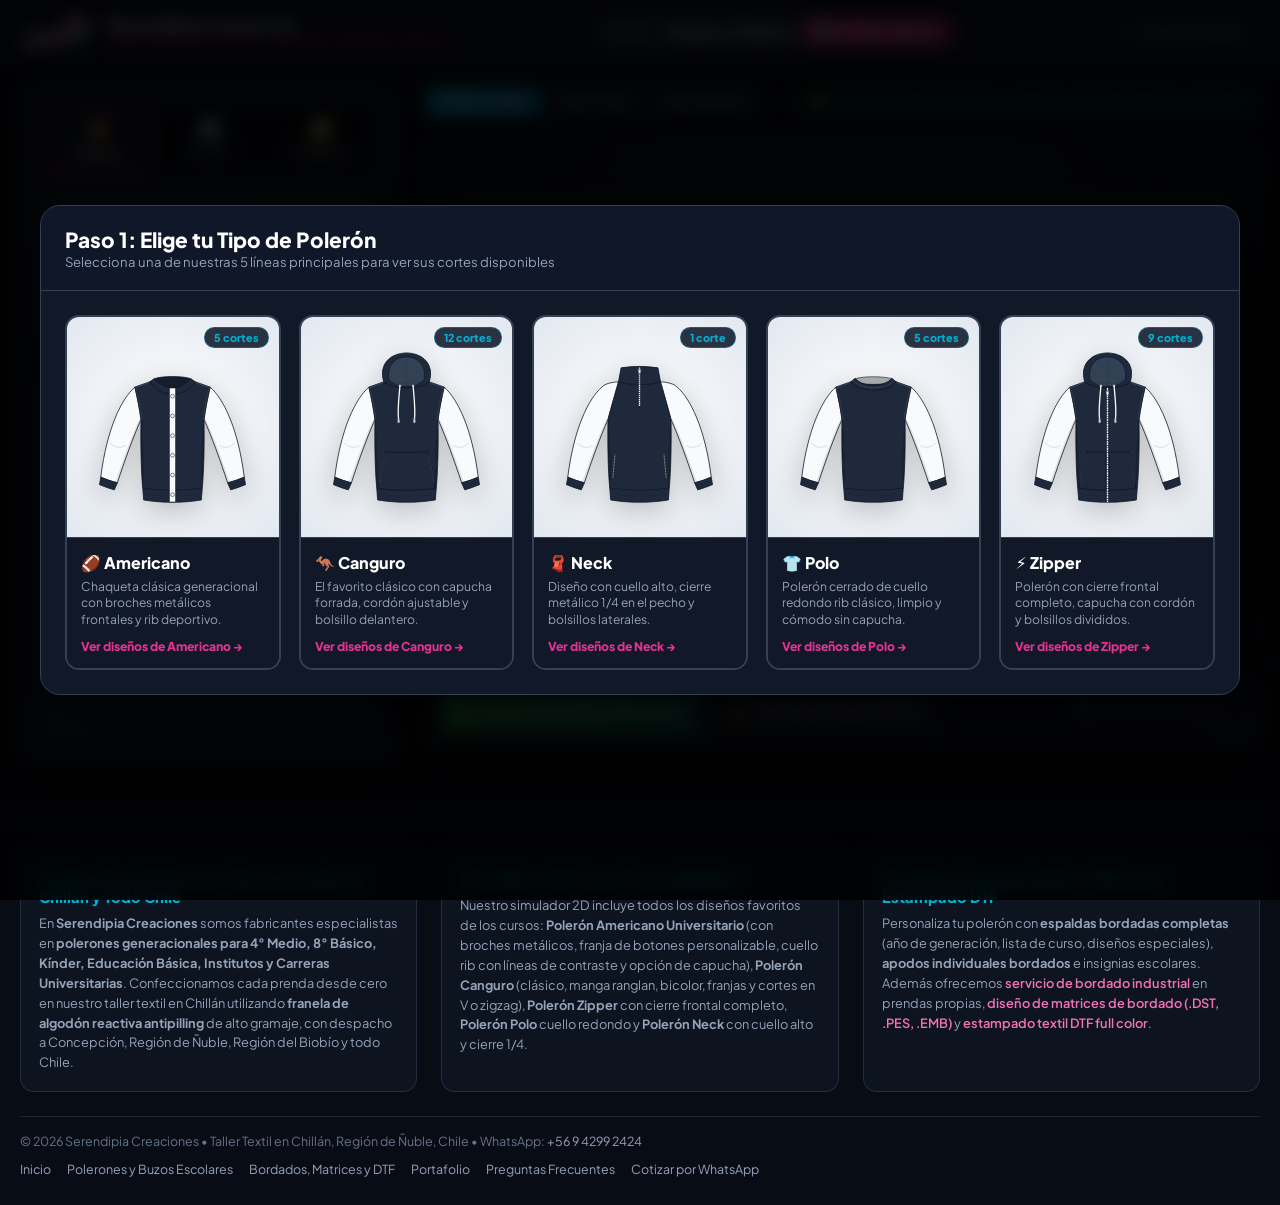
==== commit 1c5bdf47: "feat(seo): optimizar SEO técnico, semántico, local y esquemas JSON-LD para productos y personalizado" ====
--- a/personalizador.html
+++ b/personalizador.html
@@ -3,18 +3,32 @@
 <head>
   <meta charset="UTF-8">
   <meta name="viewport" content="width=device-width, initial-scale=1.0">
-  <title>Diseña tu Polerón Generacional en Vivo | Serendipia Creaciones Chillán</title>
+  <title>Personalizador de Polerones Generacionales 2D Online | Diseña tu Polerón de 4° Medio y Curso | Serendipia Creaciones</title>
   
-  <meta name="description" content="Personalizador y creador de mockups interactivo para polerones generacionales y escolares en Chile. Elige tu modelo (Americano, Canguro, Zipper, Neck, Polo), combina colores de telas reales, agrega textos bordados y cotiza al instante por WhatsApp.">
-  <meta name="keywords" content="personalizador polerones generacionales, mockup poleron generacion, diseñar poleron 4 medio, polerones de curso chillan, confeccion polerones chile, simulador poleron bordado">
+  <meta name="description" content="Diseña tu polerón generacional en vivo con nuestro personalizador 2D online gratuito. Elige entre Polerón Americano, Canguro, Zipper, Neck o Polo, combina 18 colores de tela franela reactiva, agrega bordados de generación, apodos e insignias y cotiza por WhatsApp con envíos a todo Chile desde Chillán.">
+  <meta name="keywords" content="personalizador polerones generacionales, diseñar poleron 4 medio online, creador de polerones de curso, simulador polerones generacionales chile, mockup poleron americano, polerones cuarto medio chillan, polerones 8 basico personalizados, confeccion polerones generacionales chile, serendipia creaciones">
+  <meta name="robots" content="index, follow, max-image-preview:large, max-snippet:-1, max-video-preview:-1">
+  <meta name="googlebot" content="index, follow">
+  <link rel="canonical" href="https://serendipiacreaciones.cl/personalizador.html">
+  <meta name="geo.region" content="CL-NB">
+  <meta name="geo.placename" content="Chillán, Región de Ñuble, Chile">
+  <meta name="geo.position" content="-36.6063;-72.1034">
+  <meta name="ICBM" content="-36.6063, -72.1034">
   <meta name="author" content="Serendipia Creaciones">
 
   <!-- Open Graph / Redes Sociales -->
   <meta property="og:type" content="website">
-  <meta property="og:url" content="https://www.serendipiacreaciones.cl/personalizador.html">
+  <meta property="og:locale" content="es_CL">
+  <meta property="og:site_name" content="Serendipia Creaciones">
+  <meta property="og:url" content="https://serendipiacreaciones.cl/personalizador.html">
   <meta property="og:title" content="Diseña tu Polerón Generacional Interactivo | Serendipia Creaciones">
   <meta property="og:description" content="Crea tu mockup 2D en vivo con colores reales de confección, bordados de curso y apodos. Descarga la imagen y cotiza directamente por WhatsApp.">
-  <meta property="og:image" content="https://www.serendipiacreaciones.cl/assets/images/logo-serendipia.png">
+  <meta property="og:image" content="https://serendipiacreaciones.cl/assets/images/logo-serendipia.png">
+  <meta property="og:image:alt" content="Personalizador de Polerones Generacionales Serendipia Creaciones Chillán">
+  <meta name="twitter:card" content="summary_large_image">
+  <meta name="twitter:title" content="Personalizador 2D de Polerones Generacionales | Serendipia Creaciones">
+  <meta name="twitter:description" content="Simulador interactivo para diseñar polerones de curso en Chile. Combina telas reales, agrega bordados y cotiza al instante por WhatsApp.">
+  <meta name="twitter:image" content="https://serendipiacreaciones.cl/assets/images/logo-serendipia.png">
 
   <!-- Google Fonts -->
   <link rel="preconnect" href="https://fonts.googleapis.com">
@@ -24,6 +38,78 @@
   <!-- Estilos del Personalizador -->
   <link rel="stylesheet" href="css/personalizador.css">
   <link rel="icon" type="image/png" href="assets/images/logo-serendipia.png">
+  <link rel="apple-touch-icon" href="assets/images/logo-serendipia.png">
+  <meta name="theme-color" content="#090d16">
+
+  <!-- Datos Estructurados JSON-LD (Schema.org) para el Personalizador y Productos -->
+  <script type="application/ld+json">
+  {
+    "@context": "https://schema.org",
+    "@graph": [
+      {
+        "@type": "WebApplication",
+        "@id": "https://serendipiacreaciones.cl/personalizador.html#app",
+        "name": "Personalizador 2D de Polerones Generacionales - Serendipia Creaciones",
+        "url": "https://serendipiacreaciones.cl/personalizador.html",
+        "applicationCategory": "DesignApplication",
+        "operatingSystem": "All",
+        "inLanguage": "es-CL",
+        "description": "Simulador y creador interactivo de mockups 2D para diseñar polerones generacionales y de curso en Chile. Permite personalizar cortes (Americano, Canguro, Zipper, Neck, Polo), colores de tela franela reactiva, textos bordados, apodos e insignias.",
+        "offers": {
+          "@type": "Offer",
+          "price": "0",
+          "priceCurrency": "CLP",
+          "description": "Uso gratuito del simulador online con descarga de mockup PNG y cotización directa por WhatsApp."
+        },
+        "provider": {
+          "@type": "LocalBusiness",
+          "name": "Serendipia Creaciones",
+          "telephone": "+56942992424",
+          "url": "https://serendipiacreaciones.cl/"
+        }
+      },
+      {
+        "@type": "Product",
+        "@id": "https://serendipiacreaciones.cl/personalizador.html#product-poleron",
+        "name": "Polerones Generacionales Personalizados (4° Medio, 8° Básico y Cursos)",
+        "image": [
+          "https://serendipiacreaciones.cl/assets/images/poleron-generacional.svg",
+          "https://serendipiacreaciones.cl/assets/images/logo-serendipia.png"
+        ],
+        "description": "Confección a medida de polerones generacionales en franela de algodón reactiva. Disponible en 28 cortes exclusivos: Polerón Americano con broches, Canguro, Zipper con cierre completo, Polo y Neck 1/4 cierre. Incluye espalda bordada de generación y apodo individual.",
+        "brand": {
+          "@type": "Brand",
+          "name": "Serendipia Creaciones"
+        },
+        "manufacturer": {
+          "@type": "Organization",
+          "name": "Serendipia Creaciones Taller Textil Chillán"
+        },
+        "category": "Ropa Escolar y Polerones Generacionales",
+        "material": "Franela de Algodón Reactiva Antipilling",
+        "areaServed": "Chile"
+      },
+      {
+        "@type": "BreadcrumbList",
+        "@id": "https://serendipiacreaciones.cl/personalizador.html#breadcrumb",
+        "itemListElement": [
+          {
+            "@type": "ListItem",
+            "position": 1,
+            "name": "Inicio - Taller Textil Serendipia Creaciones",
+            "item": "https://serendipiacreaciones.cl/"
+          },
+          {
+            "@type": "ListItem",
+            "position": 2,
+            "name": "Personalizador de Polerones Generacionales 2D",
+            "item": "https://serendipiacreaciones.cl/personalizador.html"
+          }
+        ]
+      }
+    ]
+  }
+  </script>
 </head>
 <body>
 
@@ -38,7 +124,7 @@
         <img src="assets/images/logo-serendipia.png" alt="Serendipia Creaciones Logo" class="header-logo">
         <div class="header-title-box">
           <span class="header-title">Serendipia Creaciones</span>
-          <span class="header-subtitle">Estudio de Diseño Textil</span>
+          <h1 class="header-subtitle" style="margin: 0; font-size: 0.75rem;">Personalizador de Polerones Generacionales</h1>
         </div>
       </a>
 
@@ -435,6 +521,45 @@
   </main>
 
   <!-- =========================================================================
+       SECCIÓN INFORMATIVA SEO: CATÁLOGO DE MODELOS Y CONFECCIÓN EN CHILE
+       ========================================================================= -->
+  <footer class="customizer-seo-footer" aria-label="Información de confección de polerones generacionales">
+    <div class="seo-footer-container">
+      <div class="seo-footer-grid">
+        <article class="seo-footer-col">
+          <h2>Confección de Polerones Generacionales en Chillán y Todo Chile</h2>
+          <p>
+            En <strong>Serendipia Creaciones</strong> somos fabricantes especialistas en <strong>polerones generacionales para 4° Medio, 8° Básico, Kínder, Educación Básica, Institutos y Carreras Universitarias</strong>. Confeccionamos cada prenda desde cero en nuestro taller textil en Chillán utilizando <strong>franela de algodón reactiva antipilling</strong> de alto gramaje, con despacho a Concepción, Región de Ñuble, Región del Biobío y todo Chile.
+          </p>
+        </article>
+        <article class="seo-footer-col">
+          <h2>5 Familias y 28 Cortes Personalizables</h2>
+          <p>
+            Nuestro simulador 2D incluye todos los diseños favoritos de los cursos: <strong>Polerón Americano Universitario</strong> (con broches metálicos, franja de botones personalizable, cuello rib con líneas de contraste y opción de capucha), <strong>Polerón Canguro</strong> (clásico, manga ranglan, bicolor, franjas y cortes en V o zigzag), <strong>Polerón Zipper</strong> con cierre frontal completo, <strong>Polerón Polo</strong> cuello redondo y <strong>Polerón Neck</strong> con cuello alto y cierre 1/4.
+          </p>
+        </article>
+        <article class="seo-footer-col">
+          <h2>Bordados Computarizados, Matrices y Estampado DTF</h2>
+          <p>
+            Personaliza tu polerón con <strong>espaldas bordadas completas</strong> (año de generación, lista de curso, diseños especiales), <strong>apodos individuales bordados</strong> e insignias escolares. Además ofrecemos <a href="index.html#personalizacion">servicio de bordado industrial</a> en prendas propias, <a href="index.html#personalizacion">diseño de matrices de bordado (.DST, .PES, .EMB)</a> y <a href="index.html#personalizacion">estampado textil DTF full color</a>.
+          </p>
+        </article>
+      </div>
+      <div class="seo-footer-bottom">
+        <span>&copy; 2026 Serendipia Creaciones • Taller Textil en Chillán, Región de Ñuble, Chile • WhatsApp: <a href="https://wa.me/56942992424">+56 9 4299 2424</a></span>
+        <nav aria-label="Enlaces rápidos del taller" class="seo-footer-links">
+          <a href="index.html">Inicio</a>
+          <a href="index.html#servicios">Polerones y Buzos Escolares</a>
+          <a href="index.html#personalizacion">Bordados, Matrices y DTF</a>
+          <a href="index.html#portafolio">Portafolio</a>
+          <a href="index.html#faq">Preguntas Frecuentes</a>
+          <a href="index.html#contacto">Cotizar por WhatsApp</a>
+        </nav>
+      </div>
+    </div>
+  </footer>
+
+  <!-- =========================================================================
        MODAL DE SELECCIÓN DE MODELOS Y CORTES
        ========================================================================= -->
   <div class="model-picker-modal active" id="modelPickerModal" role="dialog" aria-modal="true" aria-labelledby="modalTitle">
--- a/css/personalizador.css
+++ b/css/personalizador.css
@@ -1578,3 +1578,92 @@
     gap: 6px;
   }
 }
+
+
+/* ==========================================================================
+   PIE DE PÁGINA INFORMATIVO SEO (CATÁLOGO DE MODELOS Y CONFECCIÓN)
+   ========================================================================== */
+.customizer-seo-footer {
+  background: rgba(9, 13, 22, 0.95);
+  border-top: 1px solid var(--border-subtle);
+  margin-top: 32px;
+  padding: 36px 20px 28px;
+}
+
+.seo-footer-container {
+  max-width: 1600px;
+  margin: 0 auto;
+  display: flex;
+  flex-direction: column;
+  gap: 24px;
+}
+
+.seo-footer-grid {
+  display: grid;
+  grid-template-columns: repeat(3, 1fr);
+  gap: 24px;
+}
+
+@media (max-width: 960px) {
+  .seo-footer-grid {
+    grid-template-columns: 1fr;
+    gap: 16px;
+  }
+}
+
+.seo-footer-col {
+  background: rgba(17, 24, 39, 0.6);
+  border: 1px solid rgba(51, 65, 85, 0.6);
+  border-radius: var(--radius-md);
+  padding: 18px;
+}
+
+.seo-footer-col h2 {
+  font-size: 0.92rem;
+  font-weight: 800;
+  color: var(--brand-cyan);
+  margin-bottom: 8px;
+}
+
+.seo-footer-col p {
+  font-size: 0.8rem;
+  color: var(--text-secondary);
+  line-height: 1.55;
+}
+
+.seo-footer-col a {
+  color: #f472b6;
+  text-decoration: none;
+  font-weight: 600;
+}
+
+.seo-footer-col a:hover {
+  text-decoration: underline;
+}
+
+.seo-footer-bottom {
+  display: flex;
+  align-items: center;
+  justify-content: space-between;
+  flex-wrap: wrap;
+  gap: 12px;
+  padding-top: 16px;
+  border-top: 1px solid rgba(51, 65, 85, 0.5);
+  font-size: 0.78rem;
+  color: var(--text-muted);
+}
+
+.seo-footer-bottom a {
+  color: var(--text-secondary);
+  text-decoration: none;
+}
+
+.seo-footer-bottom a:hover {
+  color: var(--brand-cyan);
+}
+
+.seo-footer-links {
+  display: flex;
+  flex-wrap: wrap;
+  gap: 16px;
+}
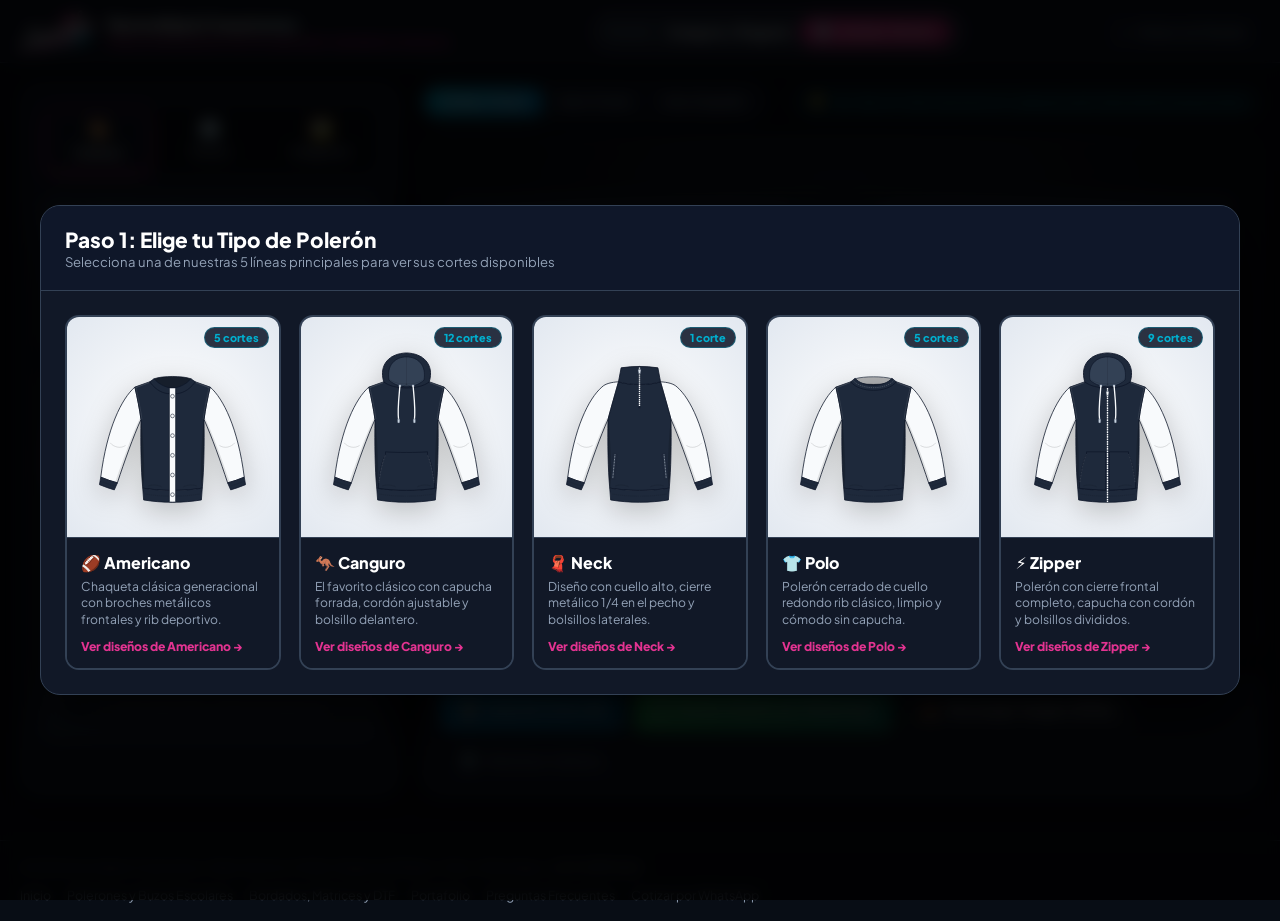
==== commit 120d0c7f: "feat(personalizador): gestor de lista de curso, correccion de inicializacion y limpieza de footer" ====
--- a/personalizador.html
+++ b/personalizador.html
@@ -493,6 +493,7 @@
       <div class="stage-action-bar">
         <div class="action-buttons-group">
           <!-- Botón de Cotización por WhatsApp con Desglose -->
+          <button type="button" class="btn-action btn-roster-open" id="btnOpenRosterModal"><span>📋</span><span>Lista de Curso (<strong id="rosterCountBadge">0</strong>)</span></button>
           <button type="button" class="btn-action btn-whatsapp-quote" id="btnWhatsAppQuote">
             <svg viewBox="0 0 24 24" width="20" height="20" fill="currentColor">
               <path d="M.057 24l1.687-6.163c-1.041-1.804-1.588-3.849-1.587-5.946.003-6.556 5.338-11.891 11.893-11.891 3.181.001 6.167 1.24 8.413 3.488 2.245 2.248 3.481 5.236 3.48 8.414-.003 6.557-5.338 11.892-11.893 11.892-1.99-.001-3.951-.5-5.688-1.448l-6.305 1.654zm6.597-3.807c1.676.995 3.276 1.591 5.392 1.592 5.448 0 9.886-4.434 9.889-9.885.002-5.462-4.415-9.89-9.881-9.892-5.452 0-9.887 4.434-9.889 9.884-.001 2.225.651 3.891 1.746 5.634l-.999 3.648 3.742-.981z"/>
@@ -525,26 +526,6 @@
        ========================================================================= -->
   <footer class="customizer-seo-footer" aria-label="Información de confección de polerones generacionales">
     <div class="seo-footer-container">
-      <div class="seo-footer-grid">
-        <article class="seo-footer-col">
-          <h2>Confección de Polerones Generacionales en Chillán y Todo Chile</h2>
-          <p>
-            En <strong>Serendipia Creaciones</strong> somos fabricantes especialistas en <strong>polerones generacionales para 4° Medio, 8° Básico, Kínder, Educación Básica, Institutos y Carreras Universitarias</strong>. Confeccionamos cada prenda desde cero en nuestro taller textil en Chillán utilizando <strong>franela de algodón reactiva antipilling</strong> de alto gramaje, con despacho a Concepción, Región de Ñuble, Región del Biobío y todo Chile.
-          </p>
-        </article>
-        <article class="seo-footer-col">
-          <h2>5 Familias y 28 Cortes Personalizables</h2>
-          <p>
-            Nuestro simulador 2D incluye todos los diseños favoritos de los cursos: <strong>Polerón Americano Universitario</strong> (con broches metálicos, franja de botones personalizable, cuello rib con líneas de contraste y opción de capucha), <strong>Polerón Canguro</strong> (clásico, manga ranglan, bicolor, franjas y cortes en V o zigzag), <strong>Polerón Zipper</strong> con cierre frontal completo, <strong>Polerón Polo</strong> cuello redondo y <strong>Polerón Neck</strong> con cuello alto y cierre 1/4.
-          </p>
-        </article>
-        <article class="seo-footer-col">
-          <h2>Bordados Computarizados, Matrices y Estampado DTF</h2>
-          <p>
-            Personaliza tu polerón con <strong>espaldas bordadas completas</strong> (año de generación, lista de curso, diseños especiales), <strong>apodos individuales bordados</strong> e insignias escolares. Además ofrecemos <a href="index.html#personalizacion">servicio de bordado industrial</a> en prendas propias, <a href="index.html#personalizacion">diseño de matrices de bordado (.DST, .PES, .EMB)</a> y <a href="index.html#personalizacion">estampado textil DTF full color</a>.
-          </p>
-        </article>
-      </div>
       <div class="seo-footer-bottom">
         <span>&copy; 2026 Serendipia Creaciones • Taller Textil en Chillán, Región de Ñuble, Chile • WhatsApp: <a href="https://wa.me/56942992424">+56 9 4299 2424</a></span>
         <nav aria-label="Enlaces rápidos del taller" class="seo-footer-links">
@@ -558,6 +539,127 @@
       </div>
     </div>
   </footer>
+
+
+  <!-- =========================================================================
+       MODAL: GESTOR DE LISTA DE CURSO (ALUMNOS, APODOS Y TALLAS)
+       ========================================================================= -->
+  <div class="roster-modal" id="rosterModal" role="dialog" aria-modal="true" aria-labelledby="rosterModalTitle">
+    <div class="roster-dialog">
+      <!-- Cabecera -->
+      <div class="roster-header">
+        <div class="roster-title-box">
+          <h3 id="rosterModalTitle">📋 Lista de Curso: Apodos y Tallas</h3>
+          <p>Organiza los nombres, apodos a bordar y tallas de cada alumno para cotizar con precisión</p>
+        </div>
+        <button type="button" class="btn-close-roster" id="btnCloseRosterModal" aria-label="Cerrar ventana">✕</button>
+      </div>
+
+      <!-- Barra de Resumen en Tiempo Real -->
+      <div class="roster-summary-bar">
+        <div class="roster-stat-card">
+          <span class="roster-stat-num" id="rosterTotalStudents">0</span>
+          <span class="roster-stat-label">Total Alumnos</span>
+        </div>
+        <div class="roster-stat-card">
+          <span class="roster-stat-num" id="rosterTotalNicks">0</span>
+          <span class="roster-stat-label">Apodos a Bordar</span>
+        </div>
+        <div class="roster-sizes-pills" id="rosterSizesBreakdown">
+          <span class="size-pill-tag">Sin alumnos aún</span>
+        </div>
+      </div>
+
+      <!-- Formulario para agregar rápido -->
+      <div class="roster-input-section">
+        <form id="formAddStudent" class="roster-add-form" onsubmit="return false;">
+          <div class="roster-field-group" style="flex: 2;">
+            <label for="inputStudentName">Nombre del Alumno</label>
+            <input type="text" id="inputStudentName" placeholder="Ej. Matías González" autocomplete="off">
+          </div>
+          <div class="roster-field-group" style="flex: 1.5;">
+            <label for="inputStudentNick">Apodo a Bordar</label>
+            <input type="text" id="inputStudentNick" placeholder="Ej. #MATI" autocomplete="off">
+          </div>
+          <div class="roster-field-group" style="flex: 1;">
+            <label for="selectStudentSize">Talla</label>
+            <select id="selectStudentSize">
+              <option value="12">12 (Niño)</option>
+              <option value="14">14 (Niño)</option>
+              <option value="16">16 (Niño)</option>
+              <option value="XS">XS</option>
+              <option value="S" selected>S</option>
+              <option value="M">M</option>
+              <option value="L">L</option>
+              <option value="XL">XL</option>
+              <option value="2XL">2XL</option>
+              <option value="3XL">3XL</option>
+            </select>
+          </div>
+          <button type="button" class="btn-add-student" id="btnAddStudent">
+            <span>➕</span>
+            <span>Agregar</span>
+          </button>
+        </form>
+
+        <!-- Pestaña colapsable para pegar desde Excel -->
+        <div class="roster-bulk-toggle">
+          <button type="button" class="btn-toggle-bulk" id="btnToggleBulk">
+            <span>📋</span>
+            <span>¿Tienes la lista en Excel o WhatsApp? Haz clic para pegar en bloque</span>
+          </button>
+          <div class="roster-bulk-container" id="rosterBulkContainer" style="display: none;">
+            <p class="bulk-hint">Pega los datos de tu curso (un alumno por línea). Formato: <strong>Nombre, Apodo, Talla</strong> (o separados por tabulaciones de Excel):</p>
+            <textarea id="textareaBulkRoster" rows="4" placeholder="Matías González, #MATI, M&#10;Valentina Silva, VALE, S&#10;Benjamín Rojas, BENJA, L"></textarea>
+            <div class="bulk-actions">
+              <button type="button" class="btn-process-bulk" id="btnProcessBulk">Procesar y Cargar Lista</button>
+              <button type="button" class="btn-cancel-bulk" id="btnCancelBulk">Cerrar</button>
+            </div>
+          </div>
+        </div>
+      </div>
+
+      <!-- Tabla de Alumnos -->
+      <div class="roster-table-wrapper">
+        <table class="roster-table" id="rosterTable">
+          <thead>
+            <tr>
+              <th style="width: 44px;">#</th>
+              <th>Nombre del Alumno</th>
+              <th>Apodo Bordado</th>
+              <th style="width: 90px; text-align: center;">Talla</th>
+              <th style="width: 60px; text-align: center;">Acción</th>
+            </tr>
+          </thead>
+          <tbody id="rosterTableBody">
+            <!-- Renderizado dinámicamente -->
+          </tbody>
+        </table>
+        <div class="roster-empty-state" id="rosterEmptyState">
+          <span>👥</span>
+          <p>Aún no has agregado alumnos a la lista de curso.<br>Agrega uno arriba o pega tu lista desde Excel.</p>
+        </div>
+      </div>
+
+      <!-- Pie del Modal con Acciones de Exportación -->
+      <div class="roster-footer">
+        <div class="roster-footer-left">
+          <button type="button" class="btn-roster-export" id="btnExportCsv">
+            <span>📥</span>
+            <span>Descargar Lista en Excel (.CSV)</span>
+          </button>
+          <button type="button" class="btn-roster-clear" id="btnClearRoster">
+            <span>🗑️ Limpiar Lista</span>
+          </button>
+        </div>
+        <div class="roster-footer-right">
+          <button type="button" class="btn-roster-done" id="btnDoneRoster">
+            <span>✓ Guardar y Volver</span>
+          </button>
+        </div>
+      </div>
+    </div>
+  </div>
 
   <!-- =========================================================================
        MODAL DE SELECCIÓN DE MODELOS Y CORTES
--- a/css/personalizador.css
+++ b/css/personalizador.css
@@ -87,6 +87,7 @@
   letter-spacing: -0.02em;
   background: linear-gradient(135deg, #ffffff 40%, var(--brand-cyan) 100%);
   -webkit-background-clip: text;
+  background-clip: text;
   -webkit-text-fill-color: transparent;
 }
 
@@ -531,11 +532,13 @@
   border-radius: 3px;
   background: #1e293b;
   outline: none;
+  appearance: none;
   -webkit-appearance: none;
   cursor: pointer;
 }
 
 .range-slider::-webkit-slider-thumb {
+  appearance: none;
   -webkit-appearance: none;
   width: 18px;
   height: 18px;
@@ -1581,64 +1584,18 @@
 
 
 /* ==========================================================================
-   PIE DE PÁGINA INFORMATIVO SEO (CATÁLOGO DE MODELOS Y CONFECCIÓN)
+   PIE DE PÁGINA: COPYRIGHT Y ENLACES
    ========================================================================== */
 .customizer-seo-footer {
   background: rgba(9, 13, 22, 0.95);
   border-top: 1px solid var(--border-subtle);
-  margin-top: 32px;
-  padding: 36px 20px 28px;
+  margin-top: 24px;
+  padding: 18px 20px;
 }
 
 .seo-footer-container {
   max-width: 1600px;
   margin: 0 auto;
-  display: flex;
-  flex-direction: column;
-  gap: 24px;
-}
-
-.seo-footer-grid {
-  display: grid;
-  grid-template-columns: repeat(3, 1fr);
-  gap: 24px;
-}
-
-@media (max-width: 960px) {
-  .seo-footer-grid {
-    grid-template-columns: 1fr;
-    gap: 16px;
-  }
-}
-
-.seo-footer-col {
-  background: rgba(17, 24, 39, 0.6);
-  border: 1px solid rgba(51, 65, 85, 0.6);
-  border-radius: var(--radius-md);
-  padding: 18px;
-}
-
-.seo-footer-col h2 {
-  font-size: 0.92rem;
-  font-weight: 800;
-  color: var(--brand-cyan);
-  margin-bottom: 8px;
-}
-
-.seo-footer-col p {
-  font-size: 0.8rem;
-  color: var(--text-secondary);
-  line-height: 1.55;
-}
-
-.seo-footer-col a {
-  color: #f472b6;
-  text-decoration: none;
-  font-weight: 600;
-}
-
-.seo-footer-col a:hover {
-  text-decoration: underline;
 }
 
 .seo-footer-bottom {
@@ -1647,8 +1604,6 @@
   justify-content: space-between;
   flex-wrap: wrap;
   gap: 12px;
-  padding-top: 16px;
-  border-top: 1px solid rgba(51, 65, 85, 0.5);
   font-size: 0.78rem;
   color: var(--text-muted);
 }
@@ -1667,3 +1622,505 @@
   flex-wrap: wrap;
   gap: 16px;
 }
+
+
+/* ==========================================================================
+   MODAL GESTOR DE LISTA DE CURSO (ALUMNOS, APODOS Y TALLAS)
+   ========================================================================== */
+.btn-roster-open {
+  background: linear-gradient(135deg, #0284c7, #0369a1);
+  color: #ffffff;
+  border: 1px solid rgba(56, 189, 248, 0.4);
+  box-shadow: 0 4px 14px rgba(2, 132, 199, 0.35);
+}
+
+.btn-roster-open:hover {
+  background: linear-gradient(135deg, #0369a1, #0284c7);
+  transform: translateY(-2px);
+  box-shadow: 0 6px 18px rgba(2, 132, 199, 0.5);
+  border-color: #38bdf8;
+}
+
+.roster-modal {
+  position: fixed;
+  inset: 0;
+  background: rgba(0, 0, 0, 0.85);
+  backdrop-filter: blur(8px);
+  z-index: 1100;
+  display: none;
+  align-items: center;
+  justify-content: center;
+  padding: 20px;
+  overflow-y: auto;
+}
+
+.roster-modal.active {
+  display: flex;
+}
+
+.roster-dialog {
+  background: var(--bg-card);
+  border: 1px solid var(--border-subtle);
+  border-radius: var(--radius-lg);
+  max-width: 900px;
+  width: 100%;
+  max-height: 90vh;
+  display: flex;
+  flex-direction: column;
+  box-shadow: 0 25px 60px rgba(0, 0, 0, 0.7);
+  overflow: hidden;
+  animation: modalPopIn 0.25s cubic-bezier(0.16, 1, 0.3, 1);
+}
+
+.roster-header {
+  padding: 20px 24px;
+  border-bottom: 1px solid var(--border-subtle);
+  display: flex;
+  align-items: center;
+  justify-content: space-between;
+  background: rgba(15, 23, 42, 0.8);
+}
+
+.roster-title-box h3 {
+  font-size: 1.25rem;
+  font-weight: 800;
+  color: #ffffff;
+}
+
+.roster-title-box p {
+  font-size: 0.8rem;
+  color: var(--text-secondary);
+  margin-top: 2px;
+}
+
+.btn-close-roster {
+  background: transparent;
+  border: none;
+  color: var(--text-secondary);
+  font-size: 1.4rem;
+  cursor: pointer;
+  padding: 6px;
+  border-radius: var(--radius-sm);
+  transition: all 0.2s;
+}
+
+.btn-close-roster:hover {
+  color: #ffffff;
+  background: var(--bg-input);
+}
+
+.roster-summary-bar {
+  display: flex;
+  align-items: center;
+  gap: 16px;
+  padding: 14px 24px;
+  background: #0b0f19;
+  border-bottom: 1px solid var(--border-subtle);
+  flex-wrap: wrap;
+}
+
+.roster-stat-card {
+  display: flex;
+  align-items: baseline;
+  gap: 6px;
+  background: #111827;
+  padding: 6px 14px;
+  border-radius: var(--radius-sm);
+  border: 1px solid var(--border-subtle);
+}
+
+.roster-stat-num {
+  font-size: 1.3rem;
+  font-weight: 900;
+  color: var(--brand-cyan);
+}
+
+.roster-stat-label {
+  font-size: 0.76rem;
+  color: var(--text-secondary);
+  font-weight: 700;
+  text-transform: uppercase;
+}
+
+.roster-sizes-pills {
+  display: flex;
+  align-items: center;
+  gap: 6px;
+  flex-wrap: wrap;
+  flex: 1;
+}
+
+.size-pill-tag {
+  font-size: 0.75rem;
+  font-weight: 800;
+  background: rgba(15, 23, 42, 0.8);
+  border: 1px solid var(--border-subtle);
+  color: #94a3b8;
+  padding: 4px 10px;
+  border-radius: 999px;
+}
+
+.size-pill-tag strong {
+  color: #ffffff;
+  margin-left: 3px;
+}
+
+.roster-input-section {
+  padding: 16px 24px;
+  background: rgba(15, 23, 42, 0.5);
+  border-bottom: 1px solid var(--border-subtle);
+  display: flex;
+  flex-direction: column;
+  gap: 12px;
+}
+
+.roster-add-form {
+  display: flex;
+  align-items: flex-end;
+  gap: 10px;
+  flex-wrap: wrap;
+}
+
+.roster-field-group {
+  display: flex;
+  flex-direction: column;
+  gap: 4px;
+}
+
+.roster-field-group label {
+  font-size: 0.72rem;
+  font-weight: 800;
+  color: var(--text-secondary);
+  text-transform: uppercase;
+  letter-spacing: 0.04em;
+}
+
+.roster-field-group input,
+.roster-field-group select {
+  padding: 9px 12px;
+  background: #0f172a;
+  border: 1px solid var(--border-subtle);
+  border-radius: var(--radius-sm);
+  color: #ffffff;
+  font-size: 0.88rem;
+  outline: none;
+  transition: border-color 0.2s;
+}
+
+.roster-field-group input:focus,
+.roster-field-group select:focus {
+  border-color: var(--brand-cyan);
+}
+
+.btn-add-student {
+  background: linear-gradient(135deg, var(--brand-magenta), #c02675);
+  color: #ffffff;
+  border: none;
+  padding: 9px 16px;
+  border-radius: var(--radius-sm);
+  font-size: 0.88rem;
+  font-weight: 800;
+  cursor: pointer;
+  display: flex;
+  align-items: center;
+  gap: 6px;
+  transition: all 0.2s;
+  box-shadow: 0 2px 10px var(--brand-magenta-glow);
+  height: 38px;
+}
+
+.btn-add-student:hover {
+  transform: translateY(-1px);
+  filter: brightness(1.1);
+}
+
+.btn-toggle-bulk {
+  background: transparent;
+  border: none;
+  color: var(--brand-cyan);
+  font-size: 0.78rem;
+  font-weight: 700;
+  cursor: pointer;
+  display: inline-flex;
+  align-items: center;
+  gap: 6px;
+  padding: 2px 0;
+  text-decoration: underline;
+  text-underline-offset: 3px;
+}
+
+.btn-toggle-bulk:hover {
+  color: #38bdf8;
+}
+
+.roster-bulk-container {
+  margin-top: 8px;
+  background: #0b0f19;
+  border: 1px dashed var(--border-subtle);
+  border-radius: var(--radius-sm);
+  padding: 12px;
+  display: flex;
+  flex-direction: column;
+  gap: 8px;
+}
+
+.bulk-hint {
+  font-size: 0.75rem;
+  color: var(--text-secondary);
+}
+
+.bulk-hint strong {
+  color: var(--brand-cyan);
+}
+
+.roster-bulk-container textarea {
+  width: 100%;
+  background: #0f172a;
+  border: 1px solid var(--border-subtle);
+  border-radius: var(--radius-sm);
+  color: #ffffff;
+  font-family: inherit;
+  font-size: 0.82rem;
+  padding: 8px 10px;
+  resize: vertical;
+  outline: none;
+}
+
+.bulk-actions {
+  display: flex;
+  align-items: center;
+  gap: 8px;
+}
+
+.btn-process-bulk {
+  background: var(--brand-cyan);
+  color: #090d16;
+  border: none;
+  padding: 6px 14px;
+  border-radius: var(--radius-sm);
+  font-size: 0.78rem;
+  font-weight: 800;
+  cursor: pointer;
+  transition: all 0.15s;
+}
+
+.btn-process-bulk:hover {
+  filter: brightness(1.1);
+}
+
+.btn-cancel-bulk {
+  background: transparent;
+  border: 1px solid var(--border-subtle);
+  color: var(--text-muted);
+  padding: 6px 12px;
+  border-radius: var(--radius-sm);
+  font-size: 0.78rem;
+  cursor: pointer;
+}
+
+.roster-table-wrapper {
+  flex: 1;
+  overflow-y: auto;
+  max-height: 42vh;
+  padding: 0 24px;
+  position: relative;
+}
+
+.roster-table {
+  width: 100%;
+  border-collapse: collapse;
+  font-size: 0.85rem;
+  text-align: left;
+}
+
+.roster-table th {
+  position: sticky;
+  top: 0;
+  background: var(--bg-card);
+  padding: 10px 12px;
+  font-size: 0.72rem;
+  font-weight: 800;
+  color: var(--text-secondary);
+  text-transform: uppercase;
+  letter-spacing: 0.05em;
+  border-bottom: 2px solid var(--border-subtle);
+  z-index: 2;
+}
+
+.roster-table td {
+  padding: 8px 12px;
+  border-bottom: 1px solid rgba(51, 65, 85, 0.4);
+  vertical-align: middle;
+}
+
+.roster-table tr:hover {
+  background: rgba(15, 23, 42, 0.5);
+}
+
+.roster-student-name {
+  font-weight: 700;
+  color: #ffffff;
+}
+
+.roster-student-nick {
+  font-weight: 800;
+  color: #f472b6;
+  background: rgba(227, 51, 145, 0.12);
+  padding: 2px 8px;
+  border-radius: 4px;
+  display: inline-block;
+  font-size: 0.8rem;
+}
+
+.roster-student-size-badge {
+  font-size: 0.8rem;
+  font-weight: 900;
+  padding: 2px 8px;
+  border-radius: 999px;
+  background: rgba(0, 176, 208, 0.15);
+  color: var(--brand-cyan);
+  border: 1px solid rgba(0, 176, 208, 0.3);
+  display: inline-block;
+  text-align: center;
+  min-width: 32px;
+}
+
+.btn-remove-student {
+  background: transparent;
+  border: none;
+  color: #ef4444;
+  cursor: pointer;
+  padding: 4px 8px;
+  border-radius: 4px;
+  font-size: 0.95rem;
+  transition: all 0.15s;
+}
+
+.btn-remove-student:hover {
+  background: rgba(239, 68, 68, 0.2);
+}
+
+.roster-empty-state {
+  padding: 40px 20px;
+  text-align: center;
+  color: var(--text-muted);
+  display: flex;
+  flex-direction: column;
+  align-items: center;
+  gap: 8px;
+}
+
+.roster-empty-state span {
+  font-size: 2.2rem;
+}
+
+.roster-empty-state p {
+  font-size: 0.84rem;
+  line-height: 1.5;
+}
+
+.roster-footer {
+  padding: 16px 24px;
+  background: rgba(15, 23, 42, 0.9);
+  border-top: 1px solid var(--border-subtle);
+  display: flex;
+  align-items: center;
+  justify-content: space-between;
+  flex-wrap: wrap;
+  gap: 12px;
+}
+
+.roster-footer-left,
+.roster-footer-right {
+  display: flex;
+  align-items: center;
+  gap: 10px;
+}
+
+.btn-roster-export {
+  background: #1e293b;
+  border: 1px solid var(--border-subtle);
+  color: #ffffff;
+  padding: 8px 14px;
+  border-radius: var(--radius-sm);
+  font-size: 0.82rem;
+  font-weight: 700;
+  cursor: pointer;
+  display: flex;
+  align-items: center;
+  gap: 6px;
+  transition: all 0.2s;
+}
+
+.btn-roster-export:hover {
+  border-color: var(--brand-cyan);
+  color: var(--brand-cyan);
+}
+
+.btn-roster-clear {
+  background: transparent;
+  border: 1px solid transparent;
+  color: #ef4444;
+  padding: 8px 12px;
+  border-radius: var(--radius-sm);
+  font-size: 0.8rem;
+  font-weight: 700;
+  cursor: pointer;
+  transition: all 0.2s;
+}
+
+.btn-roster-clear:hover {
+  background: rgba(239, 68, 68, 0.15);
+  border-color: rgba(239, 68, 68, 0.3);
+}
+
+.btn-roster-done {
+  background: linear-gradient(135deg, var(--brand-cyan), #0284c7);
+  color: #ffffff;
+  border: none;
+  padding: 9px 18px;
+  border-radius: var(--radius-sm);
+  font-size: 0.86rem;
+  font-weight: 800;
+  cursor: pointer;
+  display: flex;
+  align-items: center;
+  gap: 6px;
+  box-shadow: 0 2px 10px var(--brand-cyan-glow);
+  transition: all 0.2s;
+}
+
+.btn-roster-done:hover {
+  filter: brightness(1.1);
+  transform: translateY(-1px);
+}
+
+@media (max-width: 768px) {
+  .roster-add-form {
+    flex-direction: column;
+    align-items: stretch;
+  }
+  .roster-field-group {
+    width: 100%;
+  }
+  .btn-add-student {
+    justify-content: center;
+    width: 100%;
+  }
+  .roster-table-wrapper {
+    padding: 0 12px;
+  }
+  .roster-footer {
+    flex-direction: column;
+    align-items: stretch;
+  }
+  .roster-footer-left,
+  .roster-footer-right {
+    width: 100%;
+    justify-content: space-between;
+  }
+  .btn-roster-done {
+    width: 100%;
+    justify-content: center;
+  }
+}
